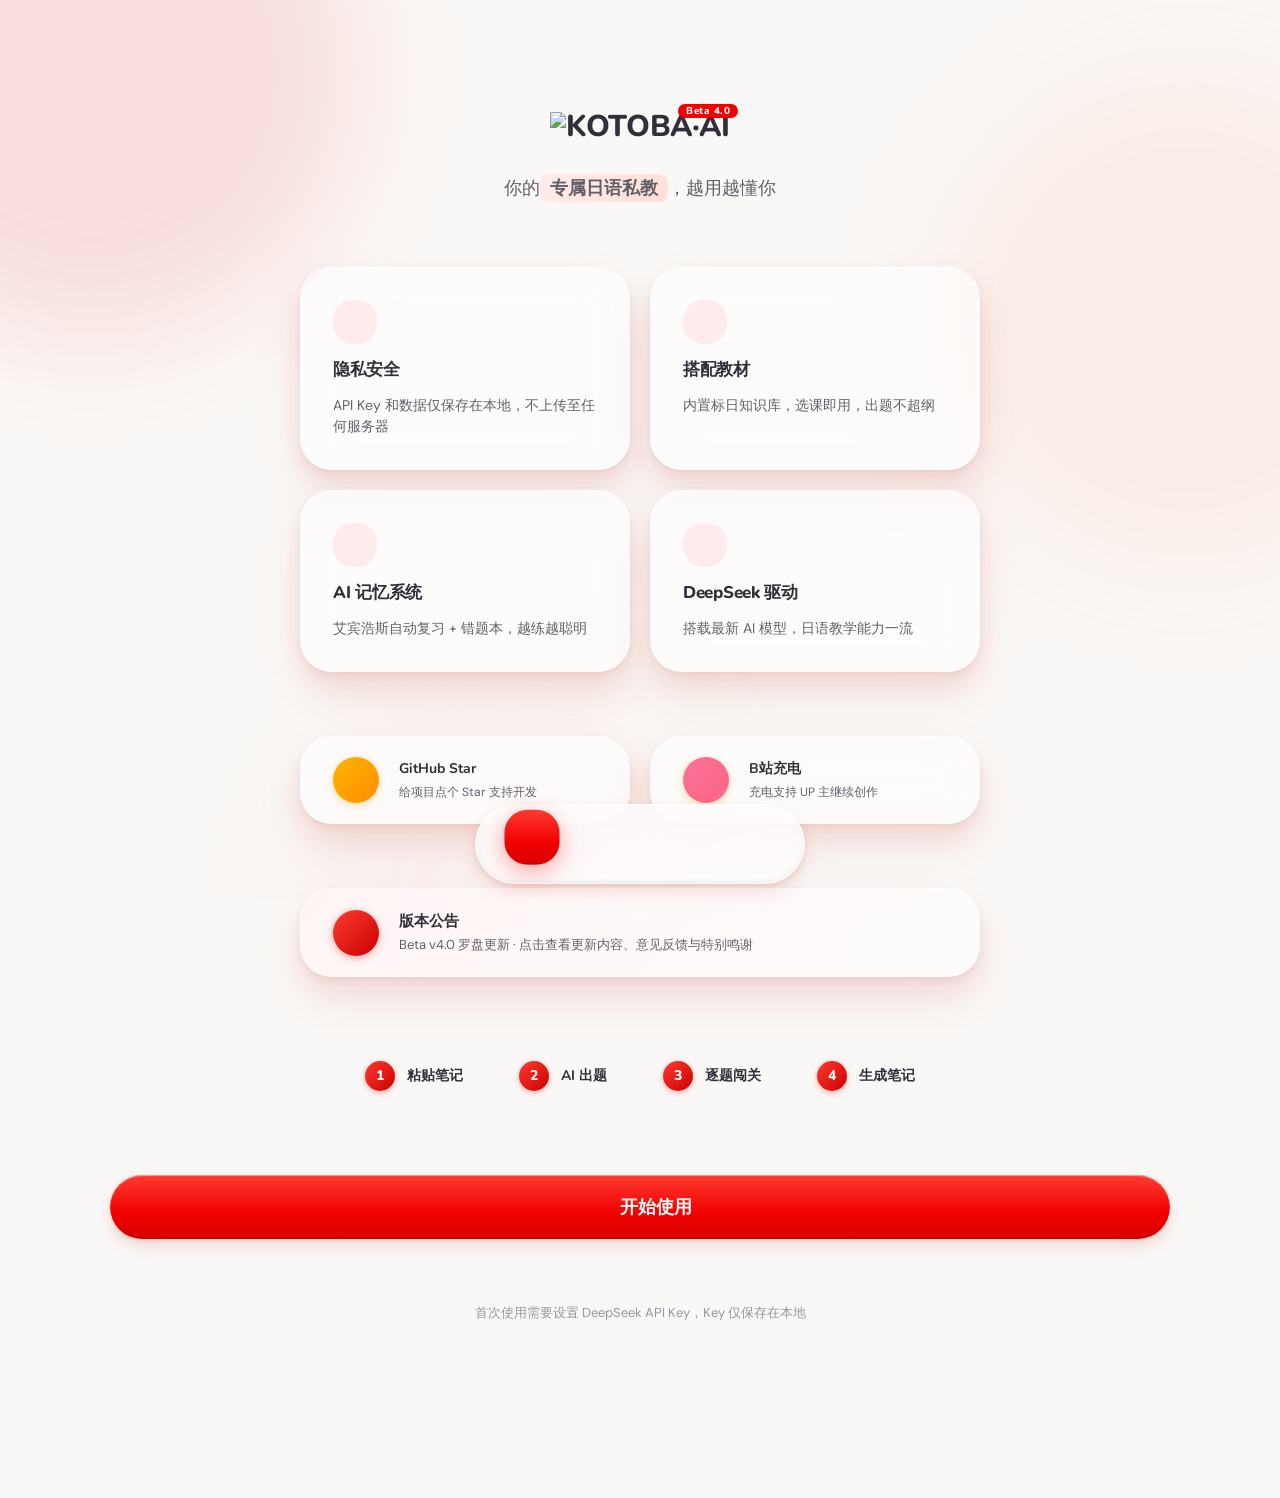
==== static/index.html @ 490c347a "KOTOBA·AI v4.0.0-beta — 罗盘更新（答疑三模式·OCR/PDF·知识库·导入导出·设置页重构） M1-M5.x 里程碑落地： - 答疑模块：三模式 A/B/C 解析 + 三入口（" ====
<!DOCTYPE html>
<html lang="zh-CN">
<head>
    <meta charset="UTF-8">
    <meta name="viewport" content="width=device-width, initial-scale=1.0">
    <title>KOTOBA·AI — 日语语法闯关练习</title>
    <link rel="stylesheet" href="style.css">
    <link rel="preconnect" href="https://fonts.googleapis.com">
    <link rel="preconnect" href="https://fonts.gstatic.com" crossorigin>
    <link href="https://fonts.googleapis.com/css2?family=Nunito:wght@400;500;600;700;800;900&family=DM+Sans:opsz,wght@9..40,400;9..40,500;9..40,600;9..40,700&family=JetBrains+Mono:wght@400;500&display=swap" rel="stylesheet">
    <script src="https://unpkg.com/lucide@latest/dist/umd/lucide.js"></script>
    <!-- 高级动效 -->
    <script src="effects.js"></script>
</head>
<body>

<div class="bg-blobs" aria-hidden="true">
    <div class="blob blob-1"></div>
    <div class="blob blob-2"></div>
    <div class="blob blob-3"></div>
</div>

<div id="app" class="app-container">

    <!-- ==================== Dock 导航栏 ==================== -->
    <div class="dock-container" id="dock-bar">
        <div class="dock-panel" id="dock-panel">
            <div class="dock-item" data-screen="guide" data-label="首页">
                <i data-lucide="home" style="width:20px;height:20px"></i>
                <span class="dock-tooltip">首页</span>
            </div>
            <div class="dock-item active" data-screen="main" data-label="练习">
                <i data-lucide="pen-tool" style="width:20px;height:20px"></i>
                <span class="dock-tooltip">练习</span>
            </div>
            <div class="dock-item" data-screen="qa" data-label="答疑">
                <i data-lucide="messages-square" style="width:20px;height:20px"></i>
                <span class="dock-tooltip">答疑</span>
            </div>
            <div class="dock-item" data-screen="settings" data-label="设置">
                <i data-lucide="settings" style="width:20px;height:20px"></i>
                <span class="dock-tooltip">设置</span>
            </div>
        </div>
    </div>

    <!-- ==================== 加载遮罩 ==================== -->
    <div id="screen-loading" class="loading-overlay" style="display: none;">
        <div class="loading-card">
            <div class="spinner"></div>
            <p id="loading-text" class="loading-text">加载中...</p>
            <p class="loading-sub">这可能需要几秒钟</p>
        </div>
    </div>

    <!-- ==================== 屏幕 -1：使用指南 ==================== -->
    <div id="screen-guide" class="screen" style="display: none;">
        <div class="guide-container">
            <!-- Hero -->
            <div class="guide-hero">
                <h1 class="guide-hero-title">
                    <img src="logo-word-light.png" alt="KOTOBA·AI" class="logo-word logo-word-light">
                    <img src="logo-word-dark.png" alt="KOTOBA·AI" class="logo-word logo-word-dark">
                    <span class="beta-badge">Beta 4.0</span>
                </h1>
                <p class="guide-hero-sub">你的<span class="text-highlight">专属日语私教</span>，越用越懂你</p>
            </div>

            <!-- Bento 2x2 功能卡片 -->
            <div class="guide-bento">
                <div class="guide-bento-card card" style="grid-area: a;">
                    <div class="guide-bento-icon"><i data-lucide="shield-check" style="width:24px;height:24px"></i></div>
                    <h3>隐私安全</h3>
                    <p>API Key 和数据仅保存在本地，不上传至任何服务器</p>
                </div>
                <div class="guide-bento-card card" style="grid-area: b;">
                    <div class="guide-bento-icon"><i data-lucide="book-open" style="width:24px;height:24px"></i></div>
                    <h3>搭配教材</h3>
                    <p>内置标日知识库，选课即用，出题不超纲</p>
                </div>
                <div class="guide-bento-card card" style="grid-area: c;">
                    <div class="guide-bento-icon"><i data-lucide="brain" style="width:24px;height:24px"></i></div>
                    <h3>AI 记忆系统</h3>
                    <p>艾宾浩斯自动复习 + 错题本，越练越聪明</p>
                </div>
                <div class="guide-bento-card card" style="grid-area: d;">
                    <div class="guide-bento-icon"><i data-lucide="cpu" style="width:24px;height:24px"></i></div>
                    <h3>DeepSeek 驱动</h3>
                    <p>搭载最新 AI 模型，日语教学能力一流</p>
                </div>
            </div>

            <!-- 支持开发者 -->
            <div class="guide-support">
                <a class="guide-support-card" href="https://github.com/Bekzat070101/KotobaAI" target="_blank" rel="noopener">
                    <div class="guide-support-icon"><i data-lucide="star" style="width:22px;height:22px"></i></div>
                    <div class="guide-support-text">
                        <strong>GitHub Star</strong>
                        <span>给项目点个 Star 支持开发</span>
                    </div>
                    <i data-lucide="external-link" style="width:14px;height:14px;color:var(--text-tertiary)"></i>
                </a>
                <a class="guide-support-card" href="https://space.bilibili.com/412868200" target="_blank" rel="noopener">
                    <div class="guide-support-icon bilibili"><i data-lucide="zap" style="width:22px;height:22px"></i></div>
                    <div class="guide-support-text">
                        <strong>B站充电</strong>
                        <span>充电支持 UP 主继续创作</span>
                    </div>
                    <i data-lucide="external-link" style="width:14px;height:14px;color:var(--text-tertiary)"></i>
                </a>
            </div>

            <!-- 公告（点击查看） -->
            <div class="guide-announce" id="guide-announce" role="button" tabindex="0" title="点击查看公告">
                <div class="guide-announce-icon"><i data-lucide="megaphone" style="width:22px;height:22px"></i></div>
                <div class="guide-announce-body">
                    <strong>版本公告</strong>
                    <span>Beta v4.0 罗盘更新 · 点击查看更新内容、意见反馈与特别鸣谢</span>
                </div>
                <i data-lucide="chevron-right" style="width:16px;height:16px;color:var(--text-tertiary)"></i>
            </div>

            <!-- 流程 -->
            <div class="guide-flow">
                <div class="guide-flow-step"><span class="flow-num">1</span><span>粘贴笔记</span></div>
                <i data-lucide="arrow-right" style="width:16px;height:16px;color:var(--text-tertiary)"></i>
                <div class="guide-flow-step"><span class="flow-num">2</span><span>AI 出题</span></div>
                <i data-lucide="arrow-right" style="width:16px;height:16px;color:var(--text-tertiary)"></i>
                <div class="guide-flow-step"><span class="flow-num">3</span><span>逐题闯关</span></div>
                <i data-lucide="arrow-right" style="width:16px;height:16px;color:var(--text-tertiary)"></i>
                <div class="guide-flow-step"><span class="flow-num">4</span><span>生成笔记</span></div>
            </div>

            <button id="btn-guide-start" class="btn btn-primary btn-full btn-lg">
                <i data-lucide="rocket" style="width:20px;height:20px"></i> 开始使用
            </button>
            <p class="guide-footer-text">首次使用需要设置 DeepSeek API Key，Key 仅保存在本地</p>
        </div>
    </div>

    <!-- ==================== 屏幕 1：API Key 设置 ==================== -->
    <div id="screen-setup" class="screen" style="display: none;">
        <div class="setup-container">
            <div class="setup-hero">
                <div class="setup-icon-wrap"><i data-lucide="key" style="width:40px;height:40px"></i></div>
                <h1>欢迎使用 KOTOBA·AI</h1>
                <p class="setup-desc">在开始之前，请先设置你的 DeepSeek API Key</p>
            </div>
            <div class="card setup-card" data-glow>
                <label class="input-label" for="api-key-input">API Key</label>
                <input type="password" id="api-key-input" class="input" placeholder="sk-..." autocomplete="off">
                <p class="input-hint">在 <a href="https://platform.deepseek.com/api_keys" target="_blank" rel="noopener">DeepSeek 平台</a> 获取，Key 仅保存在本地</p>
                <button id="btn-save-key" class="btn btn-primary btn-full">保存并继续 <i data-lucide="arrow-right" style="width:16px;height:16px"></i></button>
                <p id="setup-error" class="error-text" style="display: none;"></p>
            </div>
            <div class="setup-footer">
                <button id="btn-skip-setup" class="btn btn-text">跳过，稍后设置</button>
            </div>
        </div>
    </div>

    <!-- ==================== 屏幕 2：主页 ==================== -->
    <div id="screen-main" class="screen" style="display: none;">
        <div class="main-layout">
            <!-- 顶部标题区 -->
            <div class="main-header">
                <h1 class="main-logo">
                    <img src="logo-word-light.png" alt="KOTOBA·AI" class="logo-word logo-word-light">
                    <img src="logo-word-dark.png" alt="KOTOBA·AI" class="logo-word logo-word-dark">
                    <span class="beta-badge">Beta 4.0</span>
                </h1>
                <p class="main-tagline">日语语法闯关练习</p>
            </div>

            <!-- 复习状态卡片 -->
            <div class="card review-card" id="review-status-bar" style="display: none;">
                <div class="review-card-inner" id="review-card-inner"></div>
            </div>

            <!-- 双栏：配置 + 打卡 -->
            <div class="main-body">
                <div class="main-config">
                    <!-- 教材选择 -->
                    <div class="card config-card" data-glow>
                        <div class="config-card-header">
                            <i data-lucide="book-open" style="width:18px;height:18px"></i>
                            <span>教材选择</span>
                            <span class="badge-optional">可选</span>
                        </div>
                        <div class="config-card-grid">
                            <div class="config-card-field">
                                <label class="config-card-label">选择教材</label>
                                <select id="textbook-select" class="input">
                                    <option value="">自由模式（不使用教材）</option>
                                </select>
                            </div>
                            <div class="config-card-field">
                                <label class="config-card-label">分册</label>
                                <select id="lesson-select" class="input" style="display: none;">
                                    <option value="0">全部课程</option>
                                </select>
                            </div>
                        </div>
                        <p class="input-hint" id="textbook-hint">选课后自动限定出题范围</p>
                    </div>

                    <!-- 级别选择 -->
                    <div class="card config-card" data-glow="sweep">
                        <div class="config-card-header">
                            <i data-lucide="bar-chart-3" style="width:18px;height:18px"></i>
                            <span>目标级别</span>
                        </div>
                        <div class="level-selector" id="level-selector">
                            <button class="level-btn" data-level="N5">N5<span class="level-desc">入门</span></button>
                            <button class="level-btn" data-level="N4">N4<span class="level-desc">初级</span></button>
                            <button class="level-btn active" data-level="N3">N3<span class="level-desc">中级</span></button>
                            <button class="level-btn" data-level="N2">N2<span class="level-desc">中高级</span></button>
                            <button class="level-btn" data-level="N1">N1<span class="level-desc">高级</span></button>
                        </div>
                    </div>

                    <!-- 题型选择（M4） -->
                    <div class="card config-card" data-glow>
                        <div class="config-card-header">
                            <i data-lucide="layout-list" style="width:18px;height:18px"></i>
                            <span>练习题型</span>
                        </div>
                        <div class="qtype-selector" id="qtype-selector">
                            <button class="qtype-btn active" data-qtype="translation">
                                <span class="qtype-icon">📝</span>
                                <span class="qtype-name">翻译练习</span>
                                <span class="qtype-desc">情景翻译</span>
                            </button>
                            <button class="qtype-btn" data-qtype="fill_blank">
                                <span class="qtype-icon">📋</span>
                                <span class="qtype-name">选择题</span>
                                <span class="qtype-desc">语法填空选择</span>
                            </button>
                            <button class="qtype-btn" data-qtype="mixed">
                                <span class="qtype-icon">🎲</span>
                                <span class="qtype-name">混合模式</span>
                                <span class="qtype-desc">翻译 + 选择题</span>
                            </button>
                        </div>
                    </div>

                    <!-- 笔记输入 -->
                    <div class="card config-card config-card-notes" data-glow>
                        <div class="config-card-header">
                            <i data-lucide="edit-3" style="width:18px;height:18px"></i>
                            <span>语法笔记</span>
                        </div>
                        <textarea id="notes-input" class="input textarea" placeholder="在这里粘贴你的语法笔记...
例如：
〜てから / 做完…之后
接续：Vて形 + から
意思：表示做完前项动作之后，再做后项动作..."></textarea>
                        <p class="input-hint" id="char-count">0 字</p>
                    </div>

                    <!-- 单词输入 -->
                    <div class="card config-card config-card-vocab" data-glow>
                        <div class="config-card-header">
                            <i data-lucide="list" style="width:18px;height:18px"></i>
                            <span>今日单词</span>
                            <span class="badge-optional">可选</span>
                        </div>
                        <textarea id="vocab-input" class="input textarea vocab-textarea" placeholder="每行一个：日语 / 读音 / 中文 / 词性
食べる / たべる / 吃 / 動詞
天気 / てんき / 天气 / 名詞"></textarea>
                        <p class="input-hint" id="vocab-char-count">0 字</p>
                        <label class="toggle-label" style="margin-top: var(--space-sm);">
                            <input type="checkbox" id="vocab-enabled" checked>
                            <span>启用单词出题</span>
                        </label>
                    </div>
                </div>

                <!-- 右侧：打卡记录缩略图 -->
                <div class="main-sidebar">
                    <div class="card checkin-mini" id="checkin-mini">
                        <div class="checkin-mini-header">
                            <i data-lucide="flame" style="width:18px;height:18px;color:var(--color-warning)"></i>
                            <span>学习打卡</span>
                        </div>
                        <div class="checkin-mini-stats" id="checkin-mini-stats">
                            <div class="checkin-mini-stat">
                                <span class="checkin-mini-num" id="checkin-streak-num">--</span>
                                <span class="checkin-mini-label">连续天数</span>
                            </div>
                            <div class="checkin-mini-divider"></div>
                            <div class="checkin-mini-stat">
                                <span class="checkin-mini-num" id="checkin-month-num">--</span>
                                <span class="checkin-mini-label">本月累计</span>
                            </div>
                        </div>
                        <div class="checkin-mini-dots" id="checkin-mini-dots"></div>
                    </div>

                    <!-- 系统优势 -->
                    <div class="card sidebar-features" data-glow>
                        <div class="sidebar-features-title">
                            <i data-lucide="sparkles" style="width:18px;height:18px;color:var(--color-primary)"></i>
                            <span>系统优势</span>
                        </div>
                        <div class="sidebar-feature">
                            <div class="sidebar-feature-icon" style="background:var(--color-primary-wash,#FFEBEB);color:var(--color-primary);">
                                <i data-lucide="shield-check" style="width:20px;height:20px"></i>
                            </div>
                            <p>本地存储，您的所有学习记录与笔记均不上传云端。</p>
                        </div>
                        <div class="sidebar-feature">
                            <div class="sidebar-feature-icon" style="background:var(--color-warning-tint,#FFF7E6);color:var(--color-warning,#D97706);">
                                <i data-lucide="zap" style="width:20px;height:20px"></i>
                            </div>
                            <p>DeepSeek 强力驱动，毫秒级智能批改与语义纠错。</p>
                        </div>
                    </div>
                </div>

            </div>

            <!-- 底部：开始按钮 -->
            <div class="main-start">
                <button id="btn-start" class="btn btn-primary btn-full btn-lg main-start-btn">
                    开始训练 <i data-lucide="rocket" style="width:22px;height:22px"></i>
                </button>
                <p id="main-error" class="error-text" style="display: none;"></p>
            </div>
        </div>
    </div>

    <!-- ==================== 屏幕 3：答题界面 ==================== -->
    <div id="screen-quiz" class="screen" style="display: none;">
        <div class="quiz-layout">
            <!-- 顶部导航条 -->
            <div class="quiz-topbar">
                <button id="btn-quiz-back" class="btn btn-text" style="padding:0;">← 退出</button>
                <div class="quiz-steps" id="quiz-steps">
                    <!-- 步骤圆点动态生成 -->
                </div>
                <div class="quiz-topbar-score" id="progress-score"></div>
            </div>

            <!-- 题目主体 -->
            <div class="quiz-body">
                <div class="quiz-question-area" id="quiz-question-area">
                    <div class="quiz-badges">
                        <span class="badge badge-extra" id="badge-extra" style="display: none;">📌 拓展</span>
                        <span class="badge badge-difficulty" id="badge-difficulty" style="display: none;"></span>
                    </div>
                    <div class="grammar-tag" id="grammar-tag"></div>
                    <div class="quiz-scene" id="quiz-scene"></div>
                    <div class="quiz-format" id="quiz-format" style="display: none;"></div>
                    <div class="quiz-chinese" id="quiz-chinese" data-glow></div>
                </div>

                <!-- 词汇提示浮动在右边 -->
                <div class="quiz-hints-panel" id="quiz-hints" style="display: none;">
                    <button class="hints-toggle" id="hints-toggle">💡 词汇提示 ▾</button>
                    <div class="hints-content" id="hints-content" style="display: none;"></div>
                </div>
            </div>

            <!-- 底部答题栏 -->
            <div class="quiz-answer-bar" id="answer-area-normal">
                <div class="answer-input-row">
                    <input type="text" id="answer-input" class="input answer-input-lg" placeholder="在这里输入你的日语翻译..." autocomplete="off">
                    <button id="btn-submit" class="btn btn-primary answer-submit-btn">提交</button>
                </div>
                <p class="input-hint">按 Enter 提交答案</p>
            </div>

            <!-- 作文输入区 -->
            <div class="quiz-answer-bar" id="answer-area-essay" style="display: none;">
                <textarea id="essay-input" class="input textarea essay-textarea" placeholder="在这里输入你的日语翻译（可用多句话）..."></textarea>
                <button id="btn-essay-submit" class="btn btn-primary btn-full" style="margin-top: 12px;">提交作文</button>
            </div>

            <!-- 选择题作答区（M4） -->
            <div class="quiz-answer-bar" id="answer-area-fillblank" style="display: none;">
                <div class="fillblank-options" id="fillblank-options"></div>
                <button id="btn-fillblank-submit" class="btn btn-primary btn-full" style="margin-top: 12px;" disabled>请选择答案</button>
            </div>

            <!-- 反馈区域（内联） -->
            <div class="feedback-area" id="feedback-area" style="display: none;">
                <div class="feedback-card" id="feedback-card"></div>
                <div class="feedback-actions" id="feedback-actions"></div>
            </div>
        </div>
    </div>

    <!-- ==================== 屏幕 4：总结 ==================== -->
    <div id="screen-summary" class="screen" style="display: none;">
        <div class="summary-container">
            <div class="summary-hero">
                <div class="summary-hero-icon"><i data-lucide="party-popper" style="width:48px;height:48px"></i></div>
                <h1>练习完成！</h1>
                <p>专属复习笔记已生成</p>
            </div>

            <!-- 仪表盘统计 -->
            <div class="summary-dashboard" id="stats-card">
                <!-- JS 动态填充 — 4+1 个指标卡 -->
            </div>

            <!-- 手风琴式内容 -->
            <div class="summary-accordion">
                <div class="accordion-item open">
                    <div class="accordion-header" onclick="this.parentElement.classList.toggle('open')">
                        <i data-lucide="file-text" style="width:18px;height:18px"></i>
                        <span>复习笔记</span>
                        <i data-lucide="chevron-down" style="width:16px;height:16px;margin-left:auto;transition:transform 0.2s"></i>
                    </div>
                    <div class="accordion-body">
                        <div class="markdown-body" id="markdown-preview">
                            <!-- Markdown 渲染 -->
                        </div>
                    </div>
                </div>
            </div>

            <div class="summary-actions">
                <button id="btn-download" class="btn btn-primary"><i data-lucide="download" style="width:18px;height:18px"></i> 下载 .md 文件</button>
                <button id="btn-new-round" class="btn btn-secondary"><i data-lucide="refresh-cw" style="width:18px;height:18px"></i> 再来一轮</button>
            </div>
        </div>
    </div>

    <!-- ==================== 屏幕 5：历史记录 ==================== -->
    <div id="screen-history" class="screen" style="display: none;">
        <div class="history-container">
            <div class="history-header">
                <button id="btn-history-back" class="btn btn-text">← 返回主页</button>
                <h1>历史记录</h1>
            </div>
            <div class="history-list" id="history-list"></div>
            <p class="empty-state" id="history-empty" style="display: none;">还没有练习记录，快去开始第一次训练吧！</p>
        </div>
    </div>

    <!-- ==================== 屏幕 6：历史详情 ==================== -->
    <div id="screen-history-detail" class="screen" style="display: none;">
        <div class="detail-container">
            <div class="history-header">
                <button id="btn-detail-back" class="btn btn-text">← 返回历史列表</button>
                <h1 id="detail-title">练习记录</h1>
            </div>
            <div class="card summary-card" data-glow>
                <div class="markdown-body" id="detail-preview"></div>
            </div>
            <div class="summary-actions">
                <button id="btn-detail-download" class="btn btn-primary"><i data-lucide="download" style="width:18px;height:18px"></i> 下载 .md 文件</button>
            </div>
        </div>
    </div>

    <!-- ==================== 屏幕 7：错题本 ==================== -->
    <div id="screen-wrong-book" class="screen" style="display: none;">
        <div class="wrong-container">
            <div class="history-header">
                <button id="btn-wrong-back" class="btn btn-text">← 返回主页</button>
                <h1>错题本</h1>
            </div>
            <div class="wrong-stats" id="wrong-stats" style="display: none;"></div>
            <div class="wrong-list" id="wrong-list"></div>
            <p class="empty-state" id="wrong-empty" style="display: none;">还没有错题，继续保持！🎉</p>
        </div>
    </div>

    <!-- ==================== 屏幕 8：设置 ==================== -->
    <div id="screen-settings" class="screen" style="display: none;">
        <div class="setup-container">
            <div class="setup-hero">
                <div class="setup-icon-wrap"><i data-lucide="settings" style="width:40px;height:40px"></i></div>
                <h1>设置</h1>
                <p class="setup-desc">管理 API Key、模型与外观</p>
            </div>
            <div class="card setup-card" data-glow id="settings-card">
                <!-- JS 动态填充 -->
            </div>
            <div class="setup-footer">
                <button id="btn-settings-back" class="btn btn-text">← 返回主页</button>
            </div>
        </div>
    </div>


    <!-- ==================== 屏幕 10：答疑 ==================== -->
    <div id="screen-qa" class="screen" style="display: none;">
        <div class="setup-container qa-container">
            <div class="setup-hero">
                <div class="setup-icon-wrap"><i data-lucide="messages-square" style="width:40px;height:40px"></i></div>
                <h1>答疑</h1>
                <p class="setup-desc">粘贴日语题目，AI 帮你解析讲解、判分纠错</p>
            </div>
            <div class="card setup-card" data-glow id="qa-card">
                <!-- JS 动态填充 -->
            </div>
            <div class="card setup-card qa-pending-panel" data-glow id="qa-pending-panel" style="display:none;">
                <!-- 待确认池（M3）由 JS 动态填充 -->
            </div>
            <div class="setup-footer">
                <button id="btn-qa-back" class="btn btn-text">← 返回主页</button>
            </div>
        </div>
    </div>

    <!-- ==================== 弹窗：恢复进度 ==================== -->
    <div id="modal-resume" class="modal-overlay" style="display: none;">
        <div class="modal-card">
            <h2 class="modal-title">📝 发现未完成的练习</h2>
            <p class="modal-desc" id="resume-info"></p>
            <div class="modal-actions">
                <button id="btn-resume-yes" class="btn btn-primary">继续上次的练习</button>
                <button id="btn-resume-no" class="btn btn-text">重新开始</button>
            </div>
        </div>
    </div>

    <!-- ==================== 弹窗：保存知识库 ==================== -->
    <div id="modal-save-learned" class="modal-overlay" style="display: none;">
        <div class="modal-card">
            <h2 class="modal-title">💾 保存学习记录</h2>
            <p class="modal-desc">是否将本次练习的语法点保存到知识库？<br><small>保存后，后续出题会自动融入这些内容作为复习。</small></p>
            <div class="modal-actions">
                <button id="btn-save-yes" class="btn btn-primary">保存到知识库</button>
                <button id="btn-save-no" class="btn btn-text">不保存，仅这次练习</button>
            </div>
        </div>
    </div>

    <!-- ==================== 弹窗：隐私政策 ==================== -->
    <div id="modal-privacy" class="modal-overlay" style="display: none;">
        <div class="modal-card privacy-modal-card">
            <div class="privacy-header">
                <h2 class="modal-title"><i data-lucide="shield-check" style="width:24px;height:24px;color:var(--color-primary)"></i> 隐私政策</h2>
                <p class="privacy-update">最后更新：2026 年 7 月 23 日</p>
            </div>

            <div class="privacy-body">

                <!-- 核心要点（突出显示） -->
                <div class="privacy-highlights">
                    <h3>核心要点</h3>

                    <div class="privacy-highlight-item">
                        <div class="privacy-highlight-icon"><i data-lucide="heart" style="width:20px;height:20px"></i></div>
                        <div class="privacy-highlight-text">
                            <strong>开源免费 · GPL 保护</strong>
                            <p>KOTOBA·AI 为开源免费软件（GPL-3.0 协议），任何人可自由使用、修改、分发。<span class="text-underline">GPL 的「传染性」保证任何基于本软件的衍生作品必须同样开源</span>——任何人都不能拿它闭源商用或改成封闭软件出售，您的劳动成果始终是开放的。</p>
                        </div>
                    </div>

                    <div class="privacy-highlight-item">
                        <div class="privacy-highlight-icon"><i data-lucide="hard-drive" style="width:20px;height:20px"></i></div>
                        <div class="privacy-highlight-text">
                            <strong>100% 本地存储 · 零云端上传</strong>
                            <p>您的所有数据 —— 包括 <span class="text-underline">DeepSeek API Key、学习笔记、答题记录、错题本、知识库进度、个人配置</span> —— 均以 JSON 文件形式存储在您电脑本地。KOTOBA·AI <span class="text-underline">不包含任何数据上传、云端同步、遥测采集或远程存储机制</span>。您可以随时通过「设置 → 清除数据」一键删除全部数据，或手动删除程序目录下的数据文件。</p>
                        </div>
                    </div>

                    <div class="privacy-highlight-item">
                        <div class="privacy-highlight-icon"><i data-lucide="wifi-off" style="width:20px;height:20px"></i></div>
                        <div class="privacy-highlight-text">
                            <strong>联网仅限 AI 调用 · 其余功能完全离线</strong>
                            <p>KOTOBA·AI 仅在以下场景连接网络：<span class="text-underline">向 DeepSeek API（api.deepseek.com）发送学习笔记和答题内容，以生成题目和批改反馈</span>。除此之外的全部功能 —— 历史记录查看、错题本复习、艾宾浩斯记忆系统、知识库管理 —— <span class="text-underline">均可完全离线使用，无需网络连接</span>。除 DeepSeek 服务外，没有任何第三方服务器会接触到您的学习数据。</p>
                        </div>
                    </div>
                </div>

                <!-- 正文条款 -->
                <h3>1. 信息收集与使用</h3>
                <p>KOTOBA·AI 是一款本地运行的桌面软件。<strong>我们不收集、不存储、不上传您的任何个人信息</strong>。您在软件中产生的所有数据（详见第 2 条）仅保存在您设备的本地文件系统中，我们无法访问，也不会访问。</p>
                <p>当您使用 AI 出题和批改功能时，您输入的笔记内容和答题数据会被发送至 DeepSeek 的 API 服务器进行处理。这是唯一涉及数据传输的场景。有关 DeepSeek 如何处理您的数据，请参阅 <a href="https://platform.deepseek.com/privacy" target="_blank" rel="noopener">DeepSeek 隐私政策</a>。</p>

                <h3>2. 本地存储的数据类型</h3>
                <p>以下数据存储在您设备上（位于 KOTOBA·AI 程序目录中），<strong>均不会上传至任何服务器</strong>：</p>
                <ul>
                    <li><strong>API 密钥：</strong>您的 DeepSeek API Key，用于调用 AI 服务</li>
                    <li><strong>学习笔记：</strong>您粘贴的语法笔记和单词列表</li>
                    <li><strong>答题记录：</strong>每道题的作答内容、AI 批改反馈和得分</li>
                    <li><strong>错题本：</strong>被自动收录的错误题目及错误详情</li>
                    <li><strong>知识库：</strong>已学习语法点的追踪数据和艾宾浩斯复习进度</li>
                    <li><strong>个人设置：</strong>级别偏好、主题选择、教材选择等配置</li>
                </ul>

                <h3>3. 数据安全</h3>
                <p>您的数据安全完全取决于您对自己电脑的保护。<strong>您应当：</strong></p>
                <ul>
                    <li>妥善保管您的 DeepSeek API Key，不要分享给他人</li>
                    <li>定期检查 DeepSeek 平台的 API 使用量，确保 Key 未被泄露</li>
                    <li>如发现 API Key 泄露，立即在 DeepSeek 平台重置 Key</li>
                </ul>
                <p>KOTOBA·AI 无法访问您的设备，因此<strong>无法为数据丢失或泄露承担责任</strong>。建议定期备份您的学习数据。</p>

                <h3>4. 第三方服务</h3>
                <p>KOTOBA·AI 仅依赖一个第三方服务：</p>
                <ul>
                    <li><strong>DeepSeek API</strong>（深度求索）：用于 AI 题目生成和答案批改。当您使用这些功能时，笔记内容和答题数据会通过加密的 HTTPS 连接发送至 api.deepseek.com。DeepSeek 对其 API 调用数据的处理受其自身隐私政策约束。</li>
                </ul>
                <p>除此之外，KOTOBA·AI <strong>不集成任何</strong>：分析统计 SDK、广告网络、错误追踪服务、第三方登录、CDN（所有资源本地加载）、遥测或埋点系统。</p>

                <h3>5. 用户权利</h3>
                <p>您对您的数据拥有完全的控制权：</p>
                <ul>
                    <li><strong>随时查看：</strong>所有数据以可读的 JSON 格式存储在本地，可用任何文本编辑器打开</li>
                    <li><strong>随时删除：</strong>通过设置页「清除数据」按钮一键删除，或手动删除对应 JSON 文件</li>
                    <li><strong>随时导出：</strong>练习总结可下载为 Markdown 文件；历史记录和错题本可通过复制 JSON 文件导出</li>
                    <li><strong>无需注册：</strong>本软件不要求创建账户、不收集邮箱、不需要手机号</li>
                </ul>

                <h3>6. 开源协议</h3>
                <p>KOTOBA·AI 基于 <strong>GPL-3.0 许可证</strong>开源发布。您可以自由地：</p>
                <ul>
                    <li>使用、复制、修改、分发本软件</li>
                    <li>将本软件用于个人学习目的</li>
                    <li>分发修改版，前提是同样采用 GPL-3.0 并提供源码</li>
                </ul>
                <p><strong>保护机制：</strong>GPL-3.0 是 copyleft（传染性）许可证——任何基于本软件的衍生或修改作品，若对外分发，必须同样以 GPL-3.0 开源并公开源码，从而防止闭源商业剽窃。完整的 GPL-3.0 许可证文本随软件一同分发（LICENSE 文件）。</p>

                <h3>7. 免责声明</h3>
                <p>本软件按「现状」提供，不提供任何明示或暗示的保证。在任何情况下，作者或版权持有人均不对因使用本软件而产生的任何索赔、损害或其他责任负责。</p>
                <p>AI 生成的题目和批改内容仅供参考学习，不构成专业教育建议。用户应对自己的学习效果负责。</p>

                <h3>8. 未成年人保护</h3>
                <p>本软件为教育工具，内容不包含任何不适宜未成年人的信息。但我们建议未成年人在监护人指导下使用本软件及配置 API Key（涉及付费服务）。</p>

                <h3>9. 隐私政策更新</h3>
                <p>我们可能会不时更新本隐私政策。更新后的政策将随软件新版本一同发布。重大变更将在软件的更新日志中注明。</p>

                <h3>支持开发者</h3>
                <p>KOTOBA·AI 是完全免费的开源软件，开发与维护需要大量精力。如果你的日语学习因 KOTOBA·AI 而受益，欢迎通过以下方式支持开发者：</p>
                <ul>
                    <li><strong>⭐ GitHub Star：</strong>去 <a href="https://github.com/Bekzat070101/KotobaAI" target="_blank" rel="noopener">github.com/Bekzat070101/KotobaAI</a> 给项目点个 Star，这是最简便的支持方式，也是对开发者最大的鼓励</li>
                    <li><strong>☕ GitHub Sponsors：</strong>通过 GitHub Sponsors 赞助开发者，帮助项目持续迭代、增加更多功能</li>
                </ul>

                <h3>10. 联系方式</h3>
                <p>如对本隐私政策有任何疑问，请通过以下方式联系：</p>
                <ul>
                    <li>GitHub Issues：<a href="https://github.com/Bekzat070101/KotobaAI/issues" target="_blank" rel="noopener">github.com/Bekzat070101/KotobaAI</a></li>
                    <li>在 GitHub 仓库中提交 Issue 或 Discussion</li>
                </ul>
            </div>

            <div class="privacy-footer">
                <button id="btn-privacy-close" class="btn btn-primary">我已了解，关闭</button>
            </div>
        </div>
    </div>

    <!-- ==================== 弹窗：使用说明 ==================== -->
    <div id="modal-guide" class="modal-overlay" style="display: none;">
        <div class="modal-card privacy-modal-card">
            <div class="privacy-header">
                <h2 class="modal-title"><i data-lucide="book-open" style="width:24px;height:24px;color:var(--color-primary)"></i> 使用说明</h2>
                <p class="privacy-update">快速上手 KOTOBA·AI，5 分钟搞定</p>
            </div>

            <div class="privacy-body">
                <div class="guide-step">
                    <div class="guide-step-num">1</div>
                    <div class="guide-step-content">
                        <h4>获取 DeepSeek API Key</h4>
                        <p>前往 <a href="https://platform.deepseek.com/api_keys" target="_blank" rel="noopener">DeepSeek 开放平台</a> 注册账号并创建 API Key。</p>
                        <ul>
                            <li>在设置页面中输入你获得的 API Key（以 <code>sk-</code> 开头）</li>
                            <li>Key 仅保存在你电脑本地，不会上传到任何服务器</li>
                            <li>DeepSeek API 采用按量计费，<strong>每次出题 + 批改约花费 ¥0.01 左右</strong>，新用户通常有免费额度</li>
                        </ul>
                    </div>
                </div>

                <div class="guide-step">
                    <div class="guide-step-num">2</div>
                    <div class="guide-step-content">
                        <h4>输入本日语法笔记</h4>
                        <p>将今天学到的语法内容粘贴到笔记框中。<strong>没有严格的格式要求</strong>，但建议按如下结构整理，AI 理解会更准确：</p>
                        <div class="guide-format-example">
                            <strong>建议格式：</strong>语法点 / 接续 / 中文意思 / 例句<br>
                            例如：〜てから / Vて形 + から / 做完…之后 / 朝ごはんを食べてから、学校に行きます。
                        </div>
                        <p style="margin-top: var(--space-sm);">也可以在教学材料中批量复制粘贴，AI 会自动提取语法点。选填「今日单词」可让 AI 在出题时融入新词汇。</p>
                    </div>
                </div>

                <div class="guide-step">
                    <div class="guide-step-num">3</div>
                    <div class="guide-step-content">
                        <h4>开始练习，逐题翻译</h4>
                        <p>点击「开始训练」后，AI 会根据你的笔记和所选级别生成翻译题：</p>
                        <ul>
                            <li>每道题会展示一个<strong>使用场景</strong>和一句<strong>中文</strong>，你需要将其翻译成日语</li>
                            <li>在输入框中输入日语翻译，按 <strong>Enter</strong> 键提交</li>
                            <li>如果有词汇提示，可以点击展开查看</li>
                            <li>题目难度会根据你的表现动态调整</li>
                        </ul>
                    </div>
                </div>

                <div class="guide-step">
                    <div class="guide-step-num">4</div>
                    <div class="guide-step-content">
                        <h4>查看批改反馈</h4>
                        <p>提交答案后，AI 会逐项分析你的翻译：</p>
                        <ul>
                            <li><strong>✅ 正确的地方：</strong>你做得好的部分</li>
                            <li><strong>❌ 需要注意的地方：</strong>错误点、正确写法和详细解释</li>
                            <li><strong>💡 更自然的说法：</strong>让你的日语更地道的建议</li>
                        </ul>
                        <p>得分 ≥ 8 分可以选择<strong>「加大难度」</strong>挑战更难题目；得分较低可以选择<strong>「换道同类题再练」</strong>巩固薄弱语法，或<strong>「修改重答」</strong>同一道题。</p>
                    </div>
                </div>

                <div class="guide-step">
                    <div class="guide-step-num">5</div>
                    <div class="guide-step-content">
                        <h4>获取当日学习总结报告</h4>
                        <p>完成全部题目后，系统会自动生成：</p>
                        <ul>
                            <li><strong>统计仪表盘：</strong>答题数、平均分、高分题、薄弱项一目了然</li>
                            <li><strong>复习笔记（Markdown）：</strong>包含所有语法点、正确/错误分析和改进建议</li>
                            <li>点击「下载 .md 文件」可将笔记保存到本地，方便日后复习</li>
                            <li>可选择将本次语法点<strong>保存到知识库</strong>，系统会根据艾宾浩斯记忆曲线自动安排复习</li>
                        </ul>
                    </div>
                </div>

                <div class="guide-step">
                    <div class="guide-step-num">6</div>
                    <div class="guide-step-content">
                        <h4>遇到疑问，随时答疑</h4>
                        <p>练习之外遇到不懂的句子或题目，可以在导航栏进入「答疑」，支持 <strong>文字 / 图片 / PDF</strong> 三种输入方式：</p>
                        <ul>
                            <li><strong>📝 文字：</strong>直接粘贴日语句子，选择解析模式即可</li>
                            <li><strong>🖼️ 图片 / 📄 PDF：</strong>上传题目截图或文档，自动识别日文内容</li>
                            <li><strong>模式 A/B/C：</strong>带答案判分 / 自己作答请 AI 评判 / 纯题目请 AI 解题</li>
                            <li>解析出的知识点可<strong>「保存到知识库」</strong>或<strong>「去练习」</strong>生成同类题型巩固</li>
                        </ul>
                    </div>
                </div>
            </div>

            <div class="privacy-footer">
                <button id="btn-guide-close" class="btn btn-primary">我已了解，开始使用</button>
            </div>
        </div>
    </div>

    <!-- ==================== 弹窗：开发路线图 ==================== -->
    <div id="modal-roadmap" class="modal-overlay" style="display: none;">
        <div class="modal-card privacy-modal-card">
            <div class="privacy-header">
                <h2 class="modal-title"><i data-lucide="map" style="width:24px;height:24px;color:var(--color-primary)"></i> 开发路线图</h2>
                <p class="privacy-update">以下功能正在规划中，敬请期待</p>
            </div>

            <div class="privacy-body">
                <div class="roadmap-grid">
                    <div class="roadmap-card">
                        <div class="roadmap-card-icon"><i data-lucide="book-open" style="width:20px;height:20px"></i></div>
                        <div class="roadmap-card-text">
                            <strong>阅读闯关</strong>
                            <p>AI 提取文章语法点，生成阅读理解题</p>
                        </div>
                    </div>
                    <div class="roadmap-card">
                        <div class="roadmap-card-icon"><i data-lucide="mic" style="width:20px;height:20px"></i></div>
                        <div class="roadmap-card-text">
                            <strong>影子跟读</strong>
                            <p>浏览器语音识别 + AI 发音评估</p>
                        </div>
                    </div>
                    <div class="roadmap-card">
                        <div class="roadmap-card-icon"><i data-lucide="message-circle" style="width:20px;height:20px"></i></div>
                        <div class="roadmap-card-text">
                            <strong>AI 场景对话</strong>
                            <p>限定场景的日语对话练习，AI 即时纠错</p>
                        </div>
                    </div>
                    <div class="roadmap-card">
                        <div class="roadmap-card-icon"><i data-lucide="wand" style="width:20px;height:20px"></i></div>
                        <div class="roadmap-card-text">
                            <strong>AI 笔记助手</strong>
                            <p>自动整理杂乱笔记为标准格式，提取词汇</p>
                        </div>
                    </div>
                    <div class="roadmap-card">
                        <div class="roadmap-card-icon"><i data-lucide="library" style="width:20px;height:20px"></i></div>
                        <div class="roadmap-card-text">
                            <strong>个性化词库</strong>
                            <p>内置 JLPT N5-N1 词汇，标记掌握度</p>
                        </div>
                    </div>
                    <div class="roadmap-card">
                        <div class="roadmap-card-icon"><i data-lucide="flame" style="width:20px;height:20px"></i></div>
                        <div class="roadmap-card-text">
                            <strong>每日挑战</strong>
                            <p>每天自动推送薄弱项挑战题</p>
                        </div>
                    </div>
                    <div class="roadmap-card">
                        <div class="roadmap-card-icon"><i data-lucide="package" style="width:20px;height:20px"></i></div>
                        <div class="roadmap-card-text">
                            <strong>Anki 导出</strong>
                            <p>错题 / 词库一键导出 .apkg 卡组</p>
                        </div>
                    </div>
                    <div class="roadmap-card">
                        <div class="roadmap-card-icon"><i data-lucide="cpu" style="width:20px;height:20px"></i></div>
                        <div class="roadmap-card-text">
                            <strong>多模型支持</strong>
                            <p>接入 OpenAI / Claude / 通义千问</p>
                        </div>
                    </div>
                    <div class="roadmap-card">
                        <div class="roadmap-card-icon"><i data-lucide="bar-chart-3" style="width:20px;height:20px"></i></div>
                        <div class="roadmap-card-text">
                            <strong>数据可视化</strong>
                            <p>正确率趋势图 + GitHub 风格热力图</p>
                        </div>
                    </div>
                    <div class="roadmap-card">
                        <div class="roadmap-card-icon"><i data-lucide="printer" style="width:20px;height:20px"></i></div>
                        <div class="roadmap-card-text">
                            <strong>生成练习卷</strong>
                            <p>排版导出 A4 PDF，离线打印练习</p>
                        </div>
                    </div>
                    <div class="roadmap-card">
                        <div class="roadmap-card-icon"><i data-lucide="share-2" style="width:20px;height:20px"></i></div>
                        <div class="roadmap-card-text">
                            <strong>打卡分享</strong>
                            <p>生成精美学习海报，一键分享社交平台</p>
                        </div>
                    </div>
                </div>
            </div>

            <div class="privacy-footer">
                <button id="btn-roadmap-close" class="btn btn-primary">关闭</button>
            </div>
        </div>
    </div>

    <!-- ==================== 弹窗：公告 ==================== -->
    <div id="modal-announce" class="modal-overlay" style="display: none;">
        <div class="modal-card privacy-modal-card">
            <div class="privacy-header">
                <h2 class="modal-title"><i data-lucide="megaphone" style="width:24px;height:24px;color:var(--color-primary)"></i> 公告</h2>
                <p class="privacy-update">KOTOBA·AI Beta v4.0 · 罗盘更新</p>
            </div>

            <div class="privacy-body">
                <div class="guide-step">
                    <div class="guide-step-content">
                        <h4>🎉 版本更新</h4>
                        <ul>
                            <li><strong>答疑模块全新上线：</strong>支持文字、图片、PDF 三种输入方式，配合「带答案判分 / 自己作答评判 / 纯题解题」三种解析模式，看不懂的句子随时来问</li>
                            <li><strong>OCR 识别：</strong>拍照或截图上传日文题目，自动识别文字后直接解析</li>
                            <li><strong>PDF 识别：</strong>上传 PDF 文档，自动提取文本参与解析</li>
                            <li><strong>知识库重构：</strong>答疑解析出的知识点可一键入库，内置 TF-IDF 检索让答疑更智能，支持待确认池手动确认</li>
                            <li><strong>设置页重构：</strong>改为「学习数据 / 功能设置」两列布局，打卡日历更紧凑，学习目标、显示模式一目了然</li>
                            <li><strong>学习数据导入导出：</strong>一键导出知识库、学习记录、打卡、错题本等全部学习数据，更新版本或换电脑时可导入恢复，学习成果不丢失</li>
                            <li><strong>题型优化：</strong>新增填空、混合题型，填空采用确定性判分，零 AI 成本</li>
                        </ul>
                    </div>
                </div>

                <div class="guide-step">
                    <div class="guide-step-content">
                        <h4>💬 用户意见反馈</h4>
                        <div class="qa-block">
                            <p class="qa-q">Q1：可以出手机端 App 吗？</p>
                            <p class="qa-a">目前前端界面尚未适配触控操作，且本人移动端开发经验较少，因此会在正式版发布后考虑移植安卓平台。</p>
                        </div>
                        <div class="qa-block">
                            <p class="qa-q">Q2：软件收费吗？</p>
                            <p class="qa-a">本人不收取任何软件安装费用，任何以此牟利的行为均为诈骗。但软件运行依赖 DeepSeek API，需要你自行前往 DeepSeek 官网购买 API 使用，单次 API 调用成本不足 ¥0.01。</p>
                        </div>
                        <div class="qa-block">
                            <p class="qa-q">Q3：内置知识库什么时候上线？</p>
                            <p class="qa-a">预计近期上线，敬请期待。</p>
                        </div>
                        <div class="qa-block">
                            <p class="qa-q">Q4：如何支持开发者？</p>
                            <p class="qa-a">软件开发纯属本人用爱发电。如果觉得好用，希望能为项目点一颗 GitHub Star，或到 B 站账号充电支持，既能帮我收回一点 token 成本，也能让我更好地持续开发。</p>
                        </div>
                    </div>
                </div>

                <div class="guide-step">
                    <div class="guide-step-content">
                        <h4>🙏 特别鸣谢</h4>
                        <p>感谢 <strong>伊予柑 Iyokann</strong> 的支持与帮助。</p>
                    </div>
                </div>
            </div>

            <div class="privacy-footer">
                <button id="btn-announce-close" class="btn btn-primary">知道了</button>
            </div>
        </div>
    </div>

</div>

<script src="app.js"></script>
</body>
</html>
---- static/style.css ----
/* ============================================================
   KOTOBA·AI — 红白 Claymorphism · Nunito/DM Sans · 深色模式
   变量名与类名保持不变（兼容 index.html / app.js），仅换视觉。
   ============================================================ */

:root {
    --color-primary: #F00000; --color-primary-dark: #C80000;
    --color-primary-light: #FFEBEB; --color-primary-surface: #FFF5F5;
    --color-success: #1FA65B; --color-danger: #F00000; --color-info: #2E6FD8;
    --color-warning: #E09A00; --color-accent: #E09A00;
    --text-primary: #332F3A; --text-secondary: #635F69; --text-tertiary: #9A93A1; --text-white: #FFFFFF;
    --bg-page: #FAF8F6; --bg-card: rgba(255,255,255,0.60); --bg-card-solid: #FFFFFF; --bg-input: #FFFFFF;
    --border-light: #EDE8E3; --border-card: rgba(192,57,43,0.08);
    --shadow-sm: 0 1px 2px rgba(192,57,43,0.05), 0 4px 8px rgba(192,57,43,0.06);
    --shadow-card: 0 1px 2px rgba(192,57,43,0.05), 0 4px 8px rgba(192,57,43,0.06), 0 12px 24px rgba(192,57,43,0.08), 0 24px 48px rgba(192,57,43,0.10);
    --shadow-hover: 0 4px 8px rgba(192,57,43,0.08), 0 16px 32px rgba(192,57,43,0.10), 0 40px 80px rgba(192,57,43,0.12);
    --shadow-modal: 0 4px 8px rgba(192,57,43,0.08), 0 16px 32px rgba(192,57,43,0.12), 0 40px 80px rgba(192,57,43,0.16);
    --clayCard: 0 1px 2px rgba(192,57,43,0.05), 0 4px 8px rgba(192,57,43,0.06), 0 12px 24px rgba(192,57,43,0.08), 0 24px 48px rgba(192,57,43,0.10);
    --clayButton: 0 2px 4px rgba(192,57,43,0.12), 0 8px 16px rgba(192,57,43,0.14), inset 0 -2px 4px rgba(0,0,0,0.06), inset 0 1px 1px rgba(255,255,255,0.5);
    --clayDeep: 0 4px 8px rgba(192,57,43,0.08), 0 16px 32px rgba(192,57,43,0.10), 0 40px 80px rgba(192,57,43,0.12), inset 0 -6px 12px rgba(0,0,0,0.04);
    --clayPressed: 0 1px 2px rgba(192,57,43,0.08), 0 2px 4px rgba(192,57,43,0.10), inset 0 4px 8px rgba(0,0,0,0.12), inset 0 2px 4px rgba(0,0,0,0.08);
    --space-xs: 6px; --space-sm: 12px; --space-md: 20px; --space-lg: 32px; --space-xl: 48px; --space-2xl: 64px;
    --radius-sm: 20px; --radius-md: 24px; --radius-lg: 32px; --radius-xl: 48px; --radius-full: 999px;
    --transition-fast: 0.15s ease-out; --transition-normal: 0.2s ease-out; --transition-slow: 0.3s ease-out;
    --font-display: "Nunito","Microsoft YaHei","PingFang SC",sans-serif;
    --font-body: "DM Sans","Microsoft YaHei","PingFang SC",sans-serif;
    --font-mono: "JetBrains Mono","SF Mono","Consolas",monospace;
    --z-base: 0; --z-dropdown: 10; --z-sticky: 20; --z-overlay: 40; --z-modal: 100; --z-toast: 200;
    --ui-scale: 1;
}

/* UI 整体缩放（Ctrl+/- 控制）*/
.app-container {
    zoom: var(--ui-scale);
}

*, *::before, *::after { box-sizing: border-box; margin: 0; padding: 0; }
html { font-size: 16px; -webkit-font-smoothing: antialiased; }
body { font-family: var(--font-body); font-size: 15px; font-weight: 400; color: var(--text-primary); background: var(--bg-page); line-height: 1.6; min-height: 100vh; }
h1,h2,h3,h4,h5 { font-family: var(--font-display); font-weight: 800; letter-spacing: -0.3px; }
.app-container { position: relative; z-index: 1; max-width: 1100px; margin: 0 auto; padding: var(--space-xl) var(--space-md) 110px; min-height: 100vh; }
.screen { animation: fadeSlideIn 0.3s ease-out; }

/* ====== 漂浮 3D 色块（Floating Blobs） ====== */
.bg-blobs { position: fixed; inset: 0; overflow: hidden; pointer-events: none; z-index: 0; }
.blob { position: absolute; border-radius: 50%; filter: blur(64px); opacity: 0.10; animation: blobFloat 12s ease-in-out infinite alternate; }
.blob-1 { width: 60vh; height: 60vh; left: -14vw; top: -22vh; background: #F00000; }
.blob-2 { width: 55vh; height: 55vh; right: -12vw; top: 8vh; background: #FF8A65; animation-duration: 10s; animation-delay: -3s; }
.blob-3 { width: 50vh; height: 50vh; left: 22vw; bottom: -26vh; background: #FFD1CC; opacity: 0.12; animation-duration: 14s; animation-delay: -6s; }
@keyframes blobFloat { from { transform: translateY(0) rotate(0deg); } to { transform: translateY(-40px) rotate(14deg); } }
[data-theme="dark"] .blob { opacity: 0.08; }

/* ====== Shared ====== */
.card { background: var(--bg-card); backdrop-filter: blur(24px); -webkit-backdrop-filter: blur(24px); border: 1px solid rgba(255,255,255,0.5); border-radius: var(--radius-lg); padding: var(--space-lg); box-shadow: var(--clayCard); transition: box-shadow var(--transition-normal), transform var(--transition-fast); }
.card:hover { box-shadow: var(--clayDeep); transform: translateY(-8px); }
.btn { display: inline-flex; align-items: center; justify-content: center; gap: var(--space-sm); padding: 14px 28px; border: none; border-radius: var(--radius-lg); font-family: var(--font-display); font-size: 15px; font-weight: 700; cursor: pointer; transition: transform 0.15s ease-out, box-shadow 0.15s ease-out, background 0.15s ease-out, color 0.15s ease-out, border-color 0.15s ease-out; white-space: nowrap; user-select: none; }
.btn:active { transform: scale(0.92); box-shadow: var(--clayPressed); }
.btn:focus-visible { outline: 2px solid var(--color-primary); outline-offset: 2px; }
.btn-primary { background: linear-gradient(180deg, #FF3B30 0%, #F00000 60%, #D90000 100%); color: var(--text-white); box-shadow: var(--clayButton); }
.btn-primary:hover { transform: translateY(-4px); box-shadow: var(--clayDeep); }
.btn-primary:active { transform: translateY(0) scale(0.92); box-shadow: var(--clayPressed); }
.btn-secondary { background: var(--bg-card-solid); color: var(--text-primary); border: 1.5px solid var(--border-light); box-shadow: var(--clayButton); }
.btn-secondary:hover { transform: translateY(-3px); background: var(--color-primary-wash, #FFF5F5); border-color: var(--color-primary); box-shadow: var(--clayDeep); }
.btn-secondary:active { transform: translateY(0) scale(0.92); box-shadow: var(--clayPressed); }
.btn-text { background: transparent; color: var(--text-secondary); font-weight: 600; padding: 8px 16px; }
.btn-text:hover { color: var(--color-primary); background: var(--color-primary-surface); border-radius: var(--radius-sm); transform: none; box-shadow: none; }
.btn-text:active { transform: none; box-shadow: none; }
.btn-full { width: 100%; } .btn-lg { padding: 20px 40px; font-size: 18px; border-radius: var(--radius-lg); }
.btn:disabled { opacity: 0.45; cursor: not-allowed; transform: none !important; box-shadow: none !important; filter: grayscale(20%); }
.btn-sm { padding: 8px 16px; font-size: 13px; border-radius: var(--radius-md); }

.input { width: 100%; padding: 14px 20px; border: 2px solid var(--border-light); border-radius: var(--radius-md); font-family: var(--font-body); font-size: 15px; font-weight: 500; color: var(--text-primary); background: var(--bg-input); box-shadow: inset 0 2px 6px rgba(0,0,0,0.04); transition: border-color var(--transition-fast), box-shadow var(--transition-fast); outline: none; }
.input:focus { border-color: var(--color-primary); box-shadow: inset 0 2px 6px rgba(0,0,0,0.04), 0 0 0 4px rgba(240,0,0,0.12); }
.input::placeholder { color: var(--text-tertiary); }
.textarea { min-height: 200px; resize: vertical; line-height: 1.7; }
select.input { appearance: none; -webkit-appearance: none; background-image: url("data:image/svg+xml,%3Csvg xmlns='http://www.w3.org/2000/svg' width='16' height='16' viewBox='0 0 24 24' fill='none' stroke='%23F00000' stroke-width='2'%3E%3Cpolyline points='6 9 12 15 18 9'%3E%3C/polyline%3E%3C/svg%3E"); background-repeat: no-repeat; background-position: right 14px center; background-size: 16px; padding-right: 44px; cursor: pointer; }
select.input:hover { border-color: var(--color-primary-tint, #FFEBEB); }
.input-label { display: block; font-family: var(--font-display); font-size: 15px; font-weight: 700; color: var(--text-primary); margin-bottom: var(--space-sm); }
.input-hint { font-size: 13px; color: var(--text-tertiary); margin-top: var(--space-sm); }
.input-hint a { color: var(--color-info); text-decoration: none; font-weight: 500; }
.input-hint a:hover { text-decoration: underline; }
.error-text { color: var(--color-danger); font-size: 14px; margin-top: var(--space-sm); }

/* ====== GUIDE ====== */
.guide-container { display: flex; flex-direction: column; align-items: center; gap: var(--space-2xl); padding: var(--space-2xl) 0; }
.guide-hero { text-align: center; }
.guide-hero-title { position: relative; display: inline-block; line-height: 1; margin-bottom: var(--space-md); }
.guide-hero-sub { font-size: 18px; color: var(--text-secondary); margin-top: var(--space-sm); }
.text-highlight { background: linear-gradient(135deg, var(--color-primary-light), #FFE0D6); padding: 2px 10px; border-radius: 8px; font-weight: 800; }
.guide-bento { display: grid; grid-template-columns: 1fr 1fr; grid-template-rows: auto auto; grid-template-areas: "a b" "c d"; gap: var(--space-md); width: 100%; max-width: 680px; }
.guide-bento-card { padding: var(--space-lg); display: flex; flex-direction: column; gap: var(--space-sm); }
.guide-bento-card h3 { font-size: 17px; font-weight: 800; }
.guide-bento-card p { font-size: 14px; color: var(--text-secondary); line-height: 1.5; }
.guide-bento-icon { width: 44px; height: 44px; border-radius: var(--radius-sm); background: var(--color-primary-tint, #FFEBEB); display: flex; align-items: center; justify-content: center; color: var(--color-primary); }
.guide-flow { display: flex; align-items: center; justify-content: center; gap: var(--space-md); flex-wrap: wrap; padding: var(--space-md) 0; }
.guide-flow-step { display: flex; align-items: center; gap: var(--space-sm); font-size: 14px; font-weight: 700; font-family: var(--font-display); }
.flow-num { width: 30px; height: 30px; border-radius: 50%; background: linear-gradient(135deg,#FF3B30,#C80000); color: #fff; display: flex; align-items: center; justify-content: center; font-size: 14px; font-weight: 800; box-shadow: 0 2px 6px rgba(240,0,0,0.3); }
.guide-footer-text { text-align: center; font-size: 13px; color: var(--text-tertiary); }
.guide-support { display: flex; gap: var(--space-md); width: 100%; max-width: 680px; }
.guide-support-card { flex: 1; display: flex; align-items: center; gap: var(--space-md); padding: var(--space-md) var(--space-lg); background: var(--bg-card); backdrop-filter: blur(24px); -webkit-backdrop-filter: blur(24px); border: 1px solid rgba(255,255,255,0.5); border-radius: var(--radius-lg); text-decoration: none; transition: all var(--transition-normal); cursor: pointer; box-shadow: var(--clayCard); }
.guide-support-card:hover { box-shadow: var(--clayDeep); transform: translateY(-4px); border-color: var(--color-primary); }
.guide-support-icon { flex-shrink: 0; width: 46px; height: 46px; border-radius: 50%; background: linear-gradient(135deg, #FFB300, #FF8F00); color: #fff; display: flex; align-items: center; justify-content: center; box-shadow: 0 2px 8px rgba(224,154,0,0.35); }
.guide-support-icon.bilibili { background: linear-gradient(135deg, #FB7299, #FC6486); }
.guide-support-text { flex: 1; display: flex; flex-direction: column; gap: 2px; }
.guide-support-text strong { font-size: 14px; font-weight: 700; color: var(--text-primary); font-family: var(--font-display); }
.guide-support-text span { font-size: 12px; color: var(--text-secondary); }

/* ====== SETUP ====== */
.setup-container { max-width: 720px; margin: 0 auto; padding: var(--space-2xl) 0; display: flex; flex-direction: column; gap: var(--space-xl); align-items: center; }
.setup-hero { text-align: center; }
.setup-icon-wrap { width: 84px; height: 84px; border-radius: var(--radius-sm); background: var(--color-primary-tint, #FFEBEB); display: flex; align-items: center; justify-content: center; margin: 0 auto var(--space-md); color: var(--color-primary); box-shadow: 0 4px 16px rgba(240,0,0,0.14); }
.setup-hero h1 { font-size: 32px; }
.setup-desc { font-size: 16px; color: var(--text-secondary); margin-top: var(--space-sm); }
.setup-card { width: 100%; }
.setup-footer { text-align: center; }

/* ====== MAIN ====== */
.main-layout { display: flex; flex-direction: column; gap: var(--space-lg); padding: var(--space-lg) 0; }
.main-header { text-align: center; }
.main-logo { position: relative; display: inline-block; line-height: 1; }
.main-tagline { font-size: 16px; color: var(--text-secondary); margin-top: 4px; }
.main-body { display: grid; grid-template-columns: 8fr 4fr; gap: var(--space-lg); align-items: start; }
.main-config { display: flex; flex-direction: column; gap: var(--space-lg); min-width: 0; }
.main-sidebar { min-width: 0; display: flex; flex-direction: column; gap: var(--space-lg); }
.config-card { padding: var(--space-lg); }
.config-card-header { display: flex; align-items: center; gap: var(--space-sm); font-family: var(--font-display); font-weight: 800; font-size: 18px; color: var(--text-primary); margin-bottom: var(--space-lg); }
.config-card-grid { display: grid; grid-template-columns: 1fr 1fr; gap: var(--space-lg); }
.config-card-field { display: flex; flex-direction: column; gap: var(--space-sm); }
.config-card-field select, .config-card-field textarea { width: 100%; }
.config-card-label { font-family: var(--font-display); font-size: 14px; font-weight: 700; color: var(--text-primary); padding-left: 2px; }
.config-card-notes .textarea { min-height: 180px; }
.config-card-vocab .textarea { min-height: 100px; }
.badge-optional { font-size: 11px; font-weight: 700; color: var(--text-tertiary); background: rgba(154,147,161,0.12); padding: 2px 10px; border-radius: var(--radius-full); margin-left: auto; }
.main-start { margin-top: var(--space-md); }
.main-start .btn-lg { padding: 24px 48px; font-size: 20px; font-weight: 900; animation: ctaGlow 3s ease-in-out infinite alternate; }
@keyframes ctaGlow { from { box-shadow: var(--clayButton); } to { box-shadow: 0 0 25px rgba(240,0,0,0.45), var(--clayButton); } }

/* ====== CHECKIN MINI (主页右侧) ====== */
.checkin-mini { padding: var(--space-lg); }
.checkin-mini-header { display: flex; align-items: center; gap: var(--space-sm); font-family: var(--font-display); font-size: 14px; font-weight: 800; color: var(--text-primary); margin-bottom: var(--space-md); }
.checkin-mini-stats { display: flex; align-items: center; gap: var(--space-md); margin-bottom: var(--space-lg); }
.checkin-mini-stat { flex: 1; text-align: center; }
.checkin-mini-num { display: block; font-size: 56px; font-weight: 900; font-family: var(--font-display); color: var(--color-primary); line-height: 1; }
.checkin-mini-label { display: block; font-size: 12px; color: var(--text-tertiary); margin-top: 4px; }
.checkin-mini-divider { width: 1px; height: 44px; background: var(--border-light); flex-shrink: 0; }
.checkin-mini-dots { display: grid; grid-template-columns: repeat(7, 1fr); gap: 6px; justify-content: center; }
.checkin-dot { width: 36px; height: 36px; border-radius: 50%; background: rgba(240,0,0,0.06); display: flex; align-items: center; justify-content: center; font-size: 13px; color: var(--text-tertiary); transition: all var(--transition-fast); }
.sidebar-features { padding: var(--space-lg); }
.sidebar-features-title { display: flex; align-items: center; gap: var(--space-sm); font-family: var(--font-display); font-size: 14px; font-weight: 800; color: var(--text-primary); margin-bottom: var(--space-lg); }
.sidebar-feature { display: flex; gap: var(--space-md); align-items: flex-start; }
.sidebar-feature + .sidebar-feature { margin-top: var(--space-lg); }
.sidebar-feature-icon { width: 44px; height: 44px; border-radius: var(--radius-sm); flex-shrink: 0; display: flex; align-items: center; justify-content: center; }
.sidebar-feature p { font-size: 13px; font-weight: 600; line-height: 1.7; color: var(--text-secondary); }
.checkin-dot.active { background: var(--color-primary); color: #fff; box-shadow: 0 2px 8px rgba(240,0,0,0.35); }

/* ====== CHECKIN CALENDAR (个人页) ====== */
.checkin-calendar { }
.checkin-cal-header { display: flex; justify-content: space-between; align-items: center; margin-bottom: var(--space-lg); flex-wrap: wrap; gap: var(--space-md); }
.checkin-stats-row { display: flex; gap: var(--space-md); }
.checkin-stat-badge { display: flex; align-items: center; gap: var(--space-sm); background: var(--color-primary-tint, #FFEBEB); padding: 10px 16px; border-radius: var(--radius-md); }
.checkin-stat-info { display: flex; flex-direction: column; }
.checkin-stat-num { font-size: 22px; font-weight: 900; font-family: var(--font-display); color: var(--color-primary); line-height: 1.1; }
.checkin-stat-label { font-size: 11px; color: var(--text-secondary); }
.checkin-month-nav { display: flex; align-items: center; gap: var(--space-sm); }
.checkin-month-label { font-size: 15px; font-weight: 700; font-family: var(--font-display); color: var(--text-primary); min-width: 100px; text-align: center; }
.checkin-nav-btn { width: 34px; height: 34px; border-radius: 50%; border: 1.5px solid var(--border-light); background: var(--bg-card-solid); cursor: pointer; display: flex; align-items: center; justify-content: center; color: var(--text-secondary); transition: all var(--transition-fast); box-shadow: 0 1px 4px rgba(192,57,43,0.08); }
.checkin-nav-btn:hover { border-color: var(--color-primary); color: var(--color-primary); background: var(--color-primary-surface); }
.checkin-nav-btn:disabled { opacity: 0.3; cursor: not-allowed; }
.checkin-weekdays { display: grid; grid-template-columns: repeat(7, 1fr); gap: 4px; margin-bottom: 4px; }
.checkin-weekdays span { text-align: center; font-size: 12px; font-weight: 700; color: var(--text-tertiary); padding: 4px 0; }
.checkin-grid { display: grid; grid-template-columns: repeat(7, 1fr); gap: 4px; }
.checkin-day { aspect-ratio: 1; display: flex; align-items: center; justify-content: center; border-radius: 50%; font-size: 14px; color: var(--text-primary); transition: all var(--transition-fast); cursor: default; }
.checkin-day.empty { cursor: default; }
.checkin-day.active { background: var(--color-primary); color: #fff; font-weight: 700; box-shadow: 0 2px 8px rgba(240,0,0,0.35); }
.checkin-day.today { box-shadow: 0 0 0 2px var(--color-primary); }
.checkin-day.today.active { box-shadow: 0 0 0 2px var(--color-primary-dark); }
.checkin-day-num { font-weight: 700; }

[data-theme="dark"] .checkin-dot { background: rgba(255,59,48,0.12); }
[data-theme="dark"] .checkin-dot.active { background: var(--color-primary); }
[data-theme="dark"] .checkin-stat-badge { background: var(--color-primary-surface); }
[data-theme="dark"] .checkin-stat-num { color: var(--color-primary); }
[data-theme="dark"] .checkin-mini-num { color: var(--color-primary); }
[data-theme="dark"] .checkin-nav-btn { background: var(--bg-card-solid); border-color: var(--border-light); }
[data-theme="dark"] .checkin-day.active { background: var(--color-primary); color: #1A1416; }
.review-status-bar { padding: 12px 16px; border-radius: var(--radius-md); margin-bottom: var(--space-sm); text-align: center; font-size: 14px; font-weight: 500; }

/* ====== REVIEW CARD (主页) ====== */
.review-card { padding: var(--space-md) var(--space-lg); margin-bottom: var(--space-sm); border: 1px solid rgba(240,0,0,0.12); background: linear-gradient(135deg, var(--color-primary-surface), rgba(240,0,0,0.03)); }
.review-card-top { display: flex; align-items: center; gap: var(--space-md); margin-bottom: var(--space-md); }
.review-card-icon { flex-shrink: 0; width: 46px; height: 46px; border-radius: 50%; background: linear-gradient(180deg,#FF3B30,#C80000); color: #fff; display: flex; align-items: center; justify-content: center; box-shadow: 0 4px 12px rgba(240,0,0,0.3); }
.review-card-icon.done { background: var(--color-success); }
.review-card-text { display: flex; flex-direction: column; gap: 2px; }
.review-card-text strong { font-size: 15px; color: var(--text-primary); }
.review-card-text span { font-size: 13px; color: var(--text-secondary); }
.review-card-tags { display: flex; flex-wrap: wrap; gap: var(--space-sm); margin-bottom: var(--space-md); }
.review-tag { display: inline-flex; align-items: center; gap: 6px; background: var(--bg-card-solid); border: 1.5px solid var(--border-light); padding: 4px 12px; border-radius: var(--radius-full); font-size: 13px; font-weight: 500; color: var(--text-primary); }
.review-tag-stage { font-size: 11px; color: var(--color-primary); background: var(--color-primary-surface); padding: 1px 6px; border-radius: var(--radius-full); }
.review-tag-more { font-size: 12px; color: var(--text-tertiary); padding: 4px 8px; }

/* ====== REVIEW PLAN (个人页) ====== */
.review-plan { margin-bottom: var(--space-sm); }
.review-plan-header { display: flex; align-items: center; gap: var(--space-sm); font-family: var(--font-display); font-weight: 700; font-size: 15px; color: var(--text-primary); margin-bottom: var(--space-md); }
.review-plan-badge { font-size: 11px; font-weight: 800; background: var(--color-warning); color: #fff; padding: 2px 10px; border-radius: var(--radius-full); margin-left: auto; }
.review-plan-list { display: flex; flex-direction: column; gap: var(--space-sm); }
.review-plan-empty { font-size: 13px; color: var(--text-tertiary); text-align: center; padding: var(--space-md); }
.review-plan-item { display: flex; align-items: center; justify-content: space-between; padding: var(--space-sm) var(--space-md); background: var(--color-primary-surface); border-radius: var(--radius-md); cursor: pointer; transition: all var(--transition-fast); }
.review-plan-item:hover { background: var(--color-primary-light); }
.review-plan-item-left { display: flex; flex-direction: column; gap: 2px; }
.review-plan-grammar { font-size: 14px; font-weight: 600; color: var(--text-primary); }
.review-plan-meta { font-size: 12px; color: var(--text-secondary); }
.review-plan-more { font-size: 13px; color: var(--text-tertiary); text-align: center; padding: var(--space-sm); }

[data-theme="dark"] .review-card { background: linear-gradient(135deg, var(--color-primary-surface), rgba(255,59,48,0.04)); border-color: rgba(255,59,48,0.14); }
[data-theme="dark"] .review-tag { background: var(--bg-card-solid); border-color: var(--border-light); }
[data-theme="dark"] .review-tag-stage { background: var(--color-primary-surface); }
[data-theme="dark"] .review-plan-item { background: var(--color-primary-surface); }
[data-theme="dark"] .review-plan-item:hover { background: rgba(255,59,48,0.16); }
.toggle-label { display: flex; align-items: center; gap: var(--space-sm); font-size: 14px; color: var(--text-secondary); cursor: pointer; user-select: none; }
.toggle-label input[type=checkbox] { width: 18px; height: 18px; accent-color: var(--color-primary); cursor: pointer; }

/* Level */
.level-selector { display: flex; gap: var(--space-sm); flex-wrap: wrap; margin-top: var(--space-sm); }
.level-btn { flex: 1; min-width: 76px; padding: 28px 8px; border: 2px solid var(--border-light); border-radius: var(--radius-lg); background: var(--bg-card-solid); cursor: pointer; text-align: center; font-family: var(--font-display); font-size: 24px; font-weight: 900; color: var(--text-primary); box-shadow: var(--clayButton); transition: all var(--transition-fast); }
.level-btn:hover { transform: translateY(-2px); border-color: var(--color-primary); background: var(--color-primary-surface); }
.level-btn.active { background: linear-gradient(180deg,#FF3B30 0%,#F00000 60%,#D90000 100%); border-color: transparent; color: var(--text-white); box-shadow: 0 6px 20px rgba(240,0,0,0.35); transform: translateY(-2px); }
.level-desc { display: block; font-size: 12px; font-weight: 500; opacity: 0.7; margin-top: 2px; }
.level-btn.active .level-desc { opacity: 0.9; }

/* ====== QUIZ ====== */
.quiz-layout { display: flex; flex-direction: column; min-height: calc(100vh - 128px); }
.quiz-topbar { display: flex; align-items: center; justify-content: space-between; padding: var(--space-sm) 0; margin-bottom: var(--space-lg); }
.quiz-steps { display: flex; align-items: center; gap: 6px; }
.quiz-step-dot { width: 10px; height: 10px; border-radius: 50%; background: var(--border-light); transition: all var(--transition-normal); }
.quiz-step-dot.done { background: var(--color-primary); }
.quiz-step-dot.current { background: var(--color-primary); width: 12px; height: 12px; box-shadow: 0 0 0 4px rgba(240,0,0,0.18); }
.quiz-topbar-score { font-size: 14px; font-weight: 700; color: var(--text-secondary); font-family: var(--font-display); }
.quiz-body { flex: 1; display: flex; flex-direction: column; justify-content: center; max-width: 680px; margin: 0 auto; width: 100%; }
.quiz-question-area { padding: var(--space-lg) 0; }
.quiz-badges { display: flex; gap: var(--space-sm); margin-bottom: var(--space-md); }
.badge { display: inline-block; font-size: 12px; font-weight: 700; font-family: var(--font-display); padding: 3px 12px; border-radius: var(--radius-full); }
.badge-extra { background: var(--color-primary-light); color: var(--color-warning); }
.badge-difficulty { background: var(--color-primary-tint, #FFEBEB); color: var(--color-primary-dark); }
.beta-badge { position: absolute; top: -8px; right: -8px; font-size: 10px; font-weight: 800; font-family: var(--font-display); padding: 2px 8px; border-radius: var(--radius-full); background: #F00000; color: #fff; letter-spacing: 0.5px; white-space: nowrap; z-index: 1; }
.logo-word { display: block; height: auto; max-width: 100%; }
.logo-word-dark { display: none; }
[data-theme="dark"] .logo-word-light { display: none; }
[data-theme="dark"] .logo-word-dark { display: block; }
.guide-hero-title .logo-word { max-height: 88px; }
.main-logo .logo-word { max-height: 72px; }
.grammar-tag { display: inline-block; background: var(--color-primary-tint, #FFEBEB); color: var(--color-primary-dark); font-size: 13px; font-weight: 700; font-family: var(--font-display); padding: 4px 14px; border-radius: var(--radius-full); margin-bottom: var(--space-lg); }
.quiz-scene { font-size: 15px; color: var(--text-secondary); margin-bottom: var(--space-lg); padding: 16px 20px; background: var(--color-primary-surface); border-radius: var(--radius-md); border-left: 4px solid var(--color-primary); line-height: 1.6; }
.quiz-format { font-size: 15px; font-weight: 600; color: var(--color-info); margin-bottom: var(--space-lg); padding: 12px 16px; background: rgba(46,111,216,0.06); border-radius: var(--radius-sm); border-left: 4px solid var(--color-info); }
.quiz-chinese { font-size: 28px; font-weight: 700; font-family: var(--font-display); color: var(--text-primary); line-height: 1.5; padding: var(--space-xl); background: var(--bg-card); backdrop-filter: blur(24px); -webkit-backdrop-filter: blur(24px); border: 1px solid rgba(255,255,255,0.5); border-radius: var(--radius-lg); box-shadow: var(--clayCard); }
.quiz-hints-panel { margin-top: var(--space-md); }
.hints-toggle { background: none; border: none; color: var(--text-secondary); font-size: 14px; font-family: var(--font-body); cursor: pointer; padding: 4px 0; }
.hints-toggle:hover { color: var(--color-primary); }
.hints-content { margin-top: var(--space-sm); display: flex; flex-wrap: wrap; gap: var(--space-sm); }
.hint-item { background: var(--bg-card-solid); color: var(--text-primary); font-size: 13px; font-weight: 700; padding: 6px 16px; border-radius: var(--radius-full); border: 1px solid var(--border-light); box-shadow: var(--clayButton); }

/* Quiz Answer */
.quiz-answer-bar { max-width: 680px; margin: var(--space-lg) auto 0; padding: var(--space-lg) 0; width: 100%; }
.answer-input-row { display: flex; gap: var(--space-sm); }
.answer-input-lg { flex: 1; font-size: 16px !important; padding: 14px 18px !important; }
.answer-submit-btn { flex-shrink: 0; padding: 14px 28px !important; font-size: 16px !important; }
.essay-textarea { min-height: 140px !important; }

/* ====== FEEDBACK (inline spring) ====== */
.feedback-area { max-width: 680px; margin: var(--space-lg) auto 0; width: 100%; }
.feedback-card { background: var(--bg-card-solid); border-radius: var(--radius-lg); padding: var(--space-xl); box-shadow: var(--clayCard); border: 1px solid var(--border-card); animation: feedbackIn 0.4s cubic-bezier(0.34,1.56,0.64,1); }
@keyframes feedbackIn { from { opacity: 0; transform: translateY(16px) scale(0.96); } to { opacity: 1; transform: translateY(0) scale(1); } }
.feedback-actions { display: flex; gap: var(--space-sm); margin-top: var(--space-lg); }
.feedback-actions .btn { flex: 1; }
.feedback-score { text-align: center; padding: var(--space-md); margin-bottom: var(--space-lg); }
.score-number { font-size: 56px; font-weight: 900; font-family: var(--font-display); line-height: 1; }
.score-label { font-size: 14px; color: var(--text-secondary); margin-top: var(--space-xs); }
.score-high { color: var(--color-success); } .score-mid { color: var(--color-warning); } .score-low { color: var(--color-danger); }
.feedback-section { margin-bottom: var(--space-lg); }
.feedback-section:last-child { margin-bottom: 0; }
.feedback-section-title { font-size: 14px; font-weight: 700; font-family: var(--font-display); margin-bottom: var(--space-sm); }
.feedback-correct { color: var(--color-success); } .feedback-error { color: var(--color-danger); } .feedback-suggestion { color: var(--color-info); }
.feedback-item { padding: 8px 14px; border-radius: var(--radius-sm); margin-bottom: var(--space-sm); font-size: 14px; line-height: 1.5; }
.feedback-item.good { background: rgba(31,166,91,0.06); border-left: 3px solid var(--color-success); }
.feedback-item.bad { background: rgba(240,0,0,0.05); border-left: 3px solid var(--color-danger); }
.feedback-item.bad.warning { background: rgba(224,154,0,0.06); border-left: 3px solid var(--color-warning); }
.feedback-item.tip { background: rgba(46,111,216,0.06); border-left: 3px solid var(--color-info); }
.feedback-item.extra { background: rgba(240,0,0,0.04); border-left: 3px solid var(--color-primary); }
.encouragement-text { font-size: 16px; font-weight: 800; font-family: var(--font-display); color: var(--color-primary); text-align: center; padding: var(--space-md) 0; }

/* ====== SUMMARY ====== */
.summary-container { display: flex; flex-direction: column; gap: var(--space-xl); padding: var(--space-xl) 0; align-items: center; }
.summary-hero { text-align: center; }
.summary-hero-icon { width: 92px; height: 92px; border-radius: 50%; background: linear-gradient(135deg,#FF3B30,#C80000); display: flex; align-items: center; justify-content: center; margin: 0 auto var(--space-md); color: #fff; box-shadow: 0 8px 24px rgba(240,0,0,0.35); }
.summary-hero h1 { font-size: 32px; }
.summary-hero p { font-size: 16px; color: var(--text-secondary); margin-top: 4px; }
.summary-dashboard { display: grid; grid-template-columns: repeat(4,1fr); gap: var(--space-md); width: 100%; max-width: 720px; }
.stat-card { background: var(--bg-card-solid); border: 1px solid var(--border-light); border-radius: var(--radius-lg); padding: var(--space-lg); text-align: center; box-shadow: var(--clayCard); transition: transform var(--transition-fast), box-shadow var(--transition-fast); }
.stat-card:hover { transform: translateY(-4px); box-shadow: var(--clayDeep); }
.stat-card .stat-value { font-size: 36px; font-weight: 900; font-family: var(--font-display); color: var(--color-primary); }
.stat-card .stat-label { font-size: 13px; color: var(--text-secondary); margin-top: 4px; }
.stat-card.wide { grid-column: span 2; background: var(--color-primary-surface); border-color: var(--color-primary-light); }
.summary-accordion { width: 100%; max-width: 720px; }
.accordion-item { border: 1px solid var(--border-light); border-radius: var(--radius-lg); overflow: hidden; margin-bottom: var(--space-md); box-shadow: var(--clayCard); }
.accordion-header { display: flex; align-items: center; gap: var(--space-sm); padding: var(--space-md) var(--space-lg); background: var(--bg-card-solid); cursor: pointer; font-family: var(--font-display); font-weight: 700; font-size: 15px; user-select: none; }
.accordion-header:hover { background: var(--color-primary-surface); }
.accordion-body { padding: 0 var(--space-lg); max-height: 0; overflow: hidden; transition: max-height 0.5s cubic-bezier(0.4,0,0.2,1), padding 0.5s cubic-bezier(0.4,0,0.2,1); }
.accordion-item.open .accordion-body { max-height: 2000px; padding: var(--space-md) var(--space-lg) var(--space-xl); }
.summary-actions { display: flex; gap: var(--space-sm); max-width: 440px; width: 100%; }
.summary-actions .btn { flex: 1; }

/* ====== HISTORY ====== */
.history-container { max-width: 720px; margin: 0 auto; padding: var(--space-lg) 0; display: flex; flex-direction: column; gap: var(--space-lg); }
.history-header { display: flex; align-items: center; gap: var(--space-lg); margin-bottom: var(--space-xl); }
.history-header h1 { font-size: 28px; }
.history-header .btn-text { flex-shrink: 0; }
/* History detail dedicated container */
.detail-container { max-width: 720px; margin: 0 auto; padding: var(--space-lg) 0; display: flex; flex-direction: column; gap: var(--space-lg); }
.detail-header { display: flex; align-items: center; gap: var(--space-lg); margin-bottom: var(--space-xl); }
.detail-header h1 { font-size: 28px; }
.detail-header .btn-text { flex-shrink: 0; }
.history-list { display: flex; flex-direction: column; gap: var(--space-sm); }
.history-item { display: flex; justify-content: space-between; align-items: center; padding: var(--space-md) var(--space-lg); background: var(--bg-card); backdrop-filter: blur(24px); -webkit-backdrop-filter: blur(24px); border: 1px solid rgba(255,255,255,0.5); border-radius: var(--radius-md); cursor: pointer; transition: all var(--transition-fast); box-shadow: var(--clayCard); }
.history-item:hover { box-shadow: var(--clayDeep); transform: translateY(-4px); }
.history-item-info { display: flex; flex-direction: column; gap: 2px; }
.history-item-date { font-size: 16px; font-weight: 700; font-family: var(--font-display); }
.history-item-meta { font-size: 13px; color: var(--text-secondary); }
.empty-state { text-align: center; color: var(--text-tertiary); font-size: 15px; padding: var(--space-2xl); }

/* ====== WRONG BOOK ====== */
.wrong-stats { display: flex; gap: var(--space-md); margin-bottom: var(--space-lg); font-size: 14px; color: var(--text-secondary); padding: var(--space-md) var(--space-lg); background: var(--bg-card); border-radius: var(--radius-md); box-shadow: var(--clayCard); }
.wrong-stats strong { color: var(--text-primary); }
/* Wrong book stats pills (JS-generated text still gets this layout; pill classes ready for future) */
.wrong-stat-pill { display: inline-flex; align-items: center; gap: 6px; padding: 8px 16px; border-radius: var(--radius-full); font-size: 13px; font-weight: 700; font-family: var(--font-display); }
.wrong-stat-pill.unmastered { background: rgba(240,0,0,0.08); color: var(--color-danger); }
.wrong-stat-pill.review { background: rgba(224,154,0,0.10); color: var(--color-warning); }
.wrong-stat-pill.mastered { background: rgba(31,166,91,0.08); color: var(--color-success); }
/* Wrong book dedicated container */
.wrong-container { max-width: 720px; margin: 0 auto; padding: var(--space-lg) 0; display: flex; flex-direction: column; gap: var(--space-lg); }
.wrong-list { display: flex; flex-direction: column; gap: var(--space-sm); }
.wrong-item { background: var(--bg-card); backdrop-filter: blur(24px); -webkit-backdrop-filter: blur(24px); border: 1px solid rgba(255,255,255,0.5); border-radius: var(--radius-md); padding: var(--space-md) var(--space-lg); cursor: pointer; transition: all var(--transition-fast); box-shadow: var(--clayCard); }
.wrong-item:hover { box-shadow: var(--clayDeep); transform: translateY(-4px); }
.wrong-item-header { display: flex; justify-content: space-between; align-items: center; margin-bottom: var(--space-sm); }
.wrong-item-grammar { font-size: 15px; font-weight: 700; font-family: var(--font-display); }
.wrong-item-score { font-size: 14px; font-weight: 800; font-family: var(--font-display); padding: 2px 10px; border-radius: var(--radius-full); }
.wrong-item-score.low { background: rgba(240,0,0,0.08); color: var(--color-danger); }
.wrong-item-score.mid { background: rgba(224,154,0,0.10); color: var(--color-warning); }
.wrong-item-preview { font-size: 14px; color: var(--text-secondary); line-height: 1.4; margin-bottom: var(--space-xs); }
.wrong-item-date { font-size: 12px; color: var(--text-tertiary); }
.wrong-item-mastered { opacity: 0.5; border-left: 3px solid var(--color-success); }
.wrong-group { background: var(--bg-card); backdrop-filter: blur(24px); -webkit-backdrop-filter: blur(24px); border: 1px solid rgba(255,255,255,0.5); border-radius: var(--radius-md); margin-bottom: var(--space-sm); overflow: hidden; transition: all var(--transition-fast); box-shadow: var(--clayCard); }
.wrong-group:hover { box-shadow: var(--clayDeep); }
.wrong-group-mastered { opacity: 0.55; border-left: 3px solid var(--color-success); }
.wrong-group-header { display: flex; align-items: center; justify-content: space-between; padding: var(--space-md) var(--space-lg); cursor: pointer; user-select: none; transition: background var(--transition-fast); }
.wrong-group-header:hover { background: var(--color-primary-surface); }
.wrong-group-info { display: flex; flex-direction: column; gap: 4px; }
.wrong-group-grammar { font-size: 16px; font-weight: 800; font-family: var(--font-display); color: var(--text-primary); }
.wrong-group-meta { font-size: 13px; color: var(--text-secondary); }
.wrong-group-errors { font-size: 12px; color: var(--color-warning); font-weight: 600; }
.wrong-group-body { padding: 0 var(--space-md) var(--space-md); }
.wrong-group-body .wrong-item { margin-bottom: var(--space-sm); border: 1px solid var(--border-light); border-radius: var(--radius-sm); background: rgba(240,0,0,0.02); }
.wrong-group-body .wrong-item:last-child { margin-bottom: 0; }
.wrong-group-body .wrong-item-mastered { border-left: 3px solid var(--color-success); }

[data-theme="dark"] .wrong-group-body .wrong-item { background: rgba(255,59,48,0.04); border-color: var(--border-light); }
[data-theme="dark"] .wrong-group:hover { border-color: var(--color-primary); }
[data-theme="dark"] .wrong-container .wrong-stats { background: var(--bg-card); }
[data-theme="dark"] .wrong-stat-pill.unmastered { background: rgba(255,59,48,0.15); }
[data-theme="dark"] .wrong-stat-pill.review { background: rgba(245,184,61,0.15); }
[data-theme="dark"] .wrong-stat-pill.mastered { background: rgba(52,211,153,0.15); }
[data-theme="dark"] .profile-layout .checkin-calendar,
[data-theme="dark"] .profile-layout .review-plan,
[data-theme="dark"] .profile-entry {
    background: var(--bg-card);
    border: 1px solid rgba(255,255,255,0.08);
}
[data-theme="dark"] .hint-item { background: var(--bg-card-solid); border-color: var(--border-light); }
.wrong-detail { margin-top: var(--space-md); }
.wrong-detail-section { margin-bottom: var(--space-md); }
.wrong-detail-label { font-size: 13px; font-weight: 700; font-family: var(--font-display); color: var(--text-secondary); margin-bottom: 4px; }
.wrong-detail-text { font-size: 15px; color: var(--text-primary); padding: var(--space-sm) var(--space-md); background: rgba(51,47,58,0.03); border-radius: var(--radius-sm); line-height: 1.5; }
.wrong-detail-text.error { color: var(--color-danger); background: rgba(240,0,0,0.04); }
.wrong-detail-text.correct { color: var(--color-success); background: rgba(31,166,91,0.05); }
.wrong-actions { display: flex; gap: var(--space-sm); margin-top: var(--space-lg); }

/* ====== SETTINGS / PROFILE ====== */
.settings-list { display: flex; flex-direction: column; }
.settings-item { display: flex; align-items: center; justify-content: space-between; padding: var(--space-md) var(--space-sm); border-bottom: 1px solid var(--border-light); gap: var(--space-md); transition: background var(--transition-fast); }
.settings-item:first-child { padding-top: 0; }
.settings-item:last-child { border-bottom: none; padding-bottom: 0; }
.settings-item.muted { opacity: 0.4; }
.settings-item.clickable { cursor: pointer; margin: 2px -8px; padding-left: var(--space-sm); padding-right: var(--space-sm); border-radius: var(--radius-md); transition: background var(--transition-fast), transform var(--transition-fast); }
.settings-item.clickable:hover { background: var(--color-primary-surface); transform: translateY(-2px); }
.settings-item-info { flex: 1; }
.settings-item-title { font-size: 15px; font-weight: 700; display: flex; align-items: center; gap: var(--space-sm); color: var(--text-primary); }
.settings-item-desc { font-size: 13px; color: var(--text-secondary); margin-top: 2px; }
.theme-toggle { display: flex; gap: 4px; background: var(--color-primary-surface); border-radius: var(--radius-md); padding: 4px; }
.theme-option { flex: 1; padding: 8px 12px; border: none; border-radius: var(--radius-sm); font-size: 13px; font-weight: 700; cursor: pointer; background: transparent; color: var(--text-secondary); transition: all 0.2s; }
.theme-option.active { background: var(--color-primary); color: var(--text-white); }

/* 个人页两栏布局 */
.profile-container { max-width: 900px; }
.profile-layout { display: grid; grid-template-columns: 1fr 340px; gap: var(--space-lg); }
.profile-main { display: flex; flex-direction: column; gap: var(--space-md); min-width: 0; }
.profile-side { display: flex; flex-direction: column; gap: var(--space-md); }
/* Profile — transparent wrapper so inner sections are independent clay cards */
#screen-profile .setup-card {
    background: transparent;
    border: none;
    backdrop-filter: none;
    -webkit-backdrop-filter: none;
    box-shadow: none;
    padding: 0;
}
/* Each logical section inside profile becomes its own clay card */
.profile-layout .checkin-calendar,
.profile-layout .review-plan {
    background: var(--bg-card);
    backdrop-filter: blur(24px);
    -webkit-backdrop-filter: blur(24px);
    border: 1px solid rgba(255,255,255,0.5);
    border-radius: var(--radius-lg);
    padding: var(--space-lg);
    box-shadow: var(--clayCard);
}
.profile-entry {
    display: flex;
    align-items: center;
    gap: var(--space-lg);
    padding: var(--space-md) var(--space-lg);
    border-radius: var(--radius-lg);
    cursor: pointer;
    transition: all var(--transition-fast);
    background: var(--bg-card);
    backdrop-filter: blur(24px);
    -webkit-backdrop-filter: blur(24px);
    border: 1px solid rgba(255,255,255,0.5);
    box-shadow: var(--clayCard);
}
.profile-entry:hover { box-shadow: var(--clayDeep); transform: translateY(-4px); }
.profile-entry .guide-bento-icon { flex-shrink: 0; }
.profile-entry .settings-item-info { flex: 1; }

/* ====== DOCK ====== */
.dock-container { position: fixed; bottom: 16px; left: 50%; transform: translateX(-50%); z-index: var(--z-sticky); pointer-events: none; }
.dock-panel { display: flex; align-items: flex-end; gap: 24px; padding: 14px 32px 16px; border-radius: var(--radius-xl); background: rgba(255,255,255,0.72); backdrop-filter: blur(24px); -webkit-backdrop-filter: blur(24px); border: 1px solid rgba(255,255,255,0.5); box-shadow: var(--clayButton); pointer-events: auto; }
.dock-item { position: relative; display: flex; align-items: center; justify-content: center; width: 48px; height: 48px; border-radius: 16px; background: transparent; border: none; color: var(--text-secondary); cursor: pointer; transition: transform 0.2s cubic-bezier(0.34,1.56,0.64,1), background 0.2s, color 0.2s; }
.dock-item:hover { transform: scale(1.15) translateY(-6px); color: var(--color-primary); }
.dock-item.active { color: var(--text-white); background: linear-gradient(180deg,#FF3B30 0%,#F00000 60%,#D90000 100%); border-radius: 20px; transform: scale(1.15) translateY(-5px); box-shadow: 0 6px 20px rgba(240,0,0,0.35); }
.dock-tooltip { position: absolute; top: -34px; left: 50%; transform: translateX(-50%); padding: 4px 12px; border-radius: 10px; font-size: 12px; font-weight: 600; background: var(--text-primary); color: var(--text-white); white-space: nowrap; opacity: 0; transition: opacity 0.15s; pointer-events: none; }
.dock-item:hover .dock-tooltip { opacity: 1; }

/* ====== MARKDOWN ====== */
.markdown-body { font-size: 15px; line-height: 1.7; color: var(--text-primary); }
.markdown-body h1 { font-size: 24px; margin: var(--space-lg) 0 var(--space-md); padding-bottom: var(--space-sm); border-bottom: 1px solid var(--border-light); }
.markdown-body h2 { font-size: 20px; margin: var(--space-lg) 0 var(--space-md); }
.markdown-body h3 { font-size: 17px; margin: var(--space-md) 0 var(--space-sm); }
.markdown-body p { margin-bottom: var(--space-md); }
.markdown-body ul,.markdown-body ol { margin-bottom: var(--space-md); padding-left: var(--space-lg); }
.markdown-body li { margin-bottom: var(--space-xs); }
.markdown-body strong { font-weight: 700; }
.markdown-body code { background: var(--color-primary-light); padding: 2px 8px; border-radius: 6px; font-size: 14px; font-family: var(--font-mono); color: var(--color-primary-dark); }
.markdown-body pre { background: rgba(51,47,58,0.05); padding: var(--space-md); border-radius: var(--radius-sm); overflow-x: auto; margin-bottom: var(--space-md); }
.markdown-body hr { border: none; border-top: 1px solid var(--border-light); margin: var(--space-lg) 0; }
.markdown-body blockquote { border-left: 3px solid var(--color-primary); padding-left: var(--space-md); color: var(--text-secondary); margin-bottom: var(--space-md); }

/* ====== MODAL + LOADING ====== */
.modal-overlay { position: fixed; inset: 0; background: rgba(51,47,58,0.30); backdrop-filter: blur(8px); -webkit-backdrop-filter: blur(8px); display: flex; align-items: center; justify-content: center; z-index: var(--z-modal); animation: fadeIn 0.2s ease; }
.modal-card { background: var(--bg-card-solid); border-radius: var(--radius-lg); padding: var(--space-xl); max-width: 440px; width: 90%; box-shadow: var(--clayDeep); text-align: center; }
.modal-title { font-size: 20px; font-weight: 800; font-family: var(--font-display); margin-bottom: var(--space-sm); }
.modal-desc { font-size: 15px; color: var(--text-secondary); margin-bottom: var(--space-lg); }
.modal-actions { display: flex; flex-direction: column; gap: var(--space-sm); }

/* ====== PRIVACY MODAL ====== */
.privacy-modal-card { max-width: 720px !important; max-height: 85vh; display: flex; flex-direction: column; text-align: left !important; padding: 0 !important; overflow: hidden; border-radius: var(--radius-xl); }
.privacy-header { padding: var(--space-xl) var(--space-xl) var(--space-md); border-bottom: 1px solid var(--border-light); text-align: center; flex-shrink: 0; }
.privacy-header .modal-title { display: flex; align-items: center; justify-content: center; gap: var(--space-sm); color: var(--color-primary); }
.privacy-update { font-size: 13px; color: var(--text-tertiary); margin-top: 4px; }
.privacy-body { flex: 1; overflow-y: auto; padding: var(--space-lg) var(--space-xl); }
.privacy-body h3 { font-size: 17px; font-weight: 800; margin: var(--space-lg) 0 var(--space-sm); color: var(--text-primary); }
.privacy-body h3:first-child { margin-top: 0; }
.privacy-body p { font-size: 14px; color: var(--text-secondary); line-height: 1.8; margin-bottom: var(--space-md); }
.privacy-body ul { margin-bottom: var(--space-md); padding-left: var(--space-lg); }
.privacy-body li { font-size: 14px; color: var(--text-secondary); line-height: 1.8; margin-bottom: 4px; }
.privacy-body a { color: var(--color-primary); text-decoration: none; font-weight: 600; }
.privacy-body a:hover { text-decoration: underline; }
.privacy-body strong { color: var(--text-primary); }

/* 核心要点高亮卡片 */
.privacy-highlights { background: linear-gradient(135deg, var(--color-primary-surface), #FFE9E2); border: 1.5px solid rgba(240,0,0,0.15); border-radius: var(--radius-lg); padding: var(--space-lg); margin-bottom: var(--space-lg); }
.privacy-highlights > h3 { font-size: 18px; font-weight: 800; color: var(--color-primary-dark); margin-bottom: var(--space-md) !important; display: flex; align-items: center; gap: var(--space-sm); }
.privacy-highlight-item { display: flex; gap: var(--space-lg); padding: var(--space-lg); margin-bottom: var(--space-md); background: rgba(255,255,255,0.6); border-radius: var(--radius-md); border-left: 4px solid var(--color-primary); }
.privacy-highlight-item:last-child { margin-bottom: 0; }
.privacy-highlight-icon { flex-shrink: 0; width: 42px; height: 42px; border-radius: 50%; background: linear-gradient(180deg,#FF3B30,#C80000); color: #fff; display: flex; align-items: center; justify-content: center; box-shadow: 0 4px 12px rgba(240,0,0,0.3); }
.privacy-highlight-text strong { font-size: 15px; color: var(--color-primary-dark); display: block; margin-bottom: 4px; }
.privacy-highlight-text p { font-size: 13px !important; color: var(--text-secondary) !important; margin-bottom: 0 !important; line-height: 1.8 !important; }
.text-underline { text-decoration: underline; text-decoration-color: var(--color-primary); text-underline-offset: 2px; font-weight: 700; color: var(--text-primary); }

.privacy-footer { padding: var(--space-md) var(--space-xl) var(--space-xl); border-top: 1px solid var(--border-light); flex-shrink: 0; text-align: center; }

/* 路线图卡片网格 */
.roadmap-grid { display: grid; grid-template-columns: 1fr 1fr; gap: var(--space-sm); }
.roadmap-card { display: flex; gap: var(--space-sm); padding: var(--space-md); background: var(--color-primary-surface); border-radius: var(--radius-md); transition: all var(--transition-fast); }
.roadmap-card:hover { background: var(--color-primary-light); transform: translateY(-2px); }
.roadmap-card-icon { flex-shrink: 0; width: 38px; height: 38px; border-radius: 50%; background: var(--bg-card-solid); display: flex; align-items: center; justify-content: center; color: var(--color-primary); border: 1px solid var(--border-light); }
.roadmap-card-text strong { font-size: 14px; color: var(--text-primary); display: block; margin-bottom: 2px; }
.roadmap-card-text p { font-size: 12px; color: var(--text-secondary); line-height: 1.5; }

[data-theme="dark"] .roadmap-card { background: var(--color-primary-surface); }
[data-theme="dark"] .roadmap-card:hover { background: rgba(255,59,48,0.14); }
[data-theme="dark"] .roadmap-card-icon { background: var(--bg-card-solid); border-color: var(--border-light); color: var(--color-primary); }

@media (max-width: 500px) {
    .roadmap-grid { grid-template-columns: 1fr; }
}

/* 使用说明步骤 */
.guide-step { display: flex; gap: var(--space-lg); margin-bottom: var(--space-xl); }
.guide-step:last-child { margin-bottom: 0; }
.guide-step-num { flex-shrink: 0; width: 38px; height: 38px; border-radius: 50%; background: linear-gradient(135deg, var(--color-primary), var(--color-primary-dark)); color: #fff; display: flex; align-items: center; justify-content: center; font-size: 16px; font-weight: 800; font-family: var(--font-display); box-shadow: 0 4px 10px rgba(240,0,0,0.3); }
.guide-step-content { flex: 1; min-width: 0; }
.guide-step-content h4 { font-size: 16px; font-weight: 800; color: var(--text-primary); margin-bottom: var(--space-sm); }
.guide-step-content p { font-size: 14px; color: var(--text-secondary); line-height: 1.8; margin-bottom: var(--space-sm); }
.guide-step-content ul { margin-bottom: var(--space-sm); padding-left: var(--space-lg); }
.guide-step-content li { font-size: 14px; color: var(--text-secondary); line-height: 1.8; margin-bottom: 2px; }
.guide-step-content a { color: var(--color-primary); text-decoration: none; font-weight: 600; }
.guide-step-content a:hover { text-decoration: underline; }
.guide-step-content code { background: var(--color-primary-light); padding: 2px 6px; border-radius: 6px; font-size: 13px; font-family: var(--font-mono); color: var(--color-primary-dark); }
.guide-format-example { background: var(--color-primary-surface); border: 1px solid rgba(240,0,0,0.12); border-radius: var(--radius-sm); padding: var(--space-md); font-size: 13px; color: var(--text-secondary); line-height: 1.8; margin-top: var(--space-sm); }
.guide-format-example strong { color: var(--color-primary-dark); }

[data-theme="dark"] .guide-step-num { background: linear-gradient(135deg, var(--color-primary), var(--color-primary-dark)); }
[data-theme="dark"] .guide-format-example { background: var(--color-primary-surface); border-color: rgba(255,59,48,0.12); }
[data-theme="dark"] .guide-format-example strong { color: var(--color-primary); }
[data-theme="dark"] .guide-step-content code { background: var(--color-primary-surface); color: var(--color-primary); }

/* Dark mode overrides */
[data-theme="dark"] .privacy-highlights { background: linear-gradient(135deg, var(--color-primary-surface), rgba(255,59,48,0.08)); border-color: rgba(255,59,48,0.12); }
[data-theme="dark"] .privacy-highlight-item { background: rgba(40,30,32,0.6); }
[data-theme="dark"] .privacy-highlights > h3 { color: var(--color-primary); }
[data-theme="dark"] .privacy-highlight-text strong { color: var(--color-primary); }
[data-theme="dark"] .text-underline { color: var(--text-primary); text-decoration-color: var(--color-primary); }
.loading-overlay { position: fixed; inset: 0; background: rgba(250,248,246,0.85); backdrop-filter: blur(8px); -webkit-backdrop-filter: blur(8px); display: flex; align-items: center; justify-content: center; z-index: var(--z-toast); }
.loading-card { text-align: center; }
.loading-text { font-size: 18px; font-weight: 800; font-family: var(--font-display); color: var(--text-primary); margin-top: var(--space-lg); }
.loading-sub { font-size: 14px; color: var(--text-secondary); margin-top: var(--space-sm); }
.spinner { width: 40px; height: 40px; margin: 0 auto; border: 3px solid var(--border-light); border-top-color: var(--color-primary); border-radius: 50%; animation: spin 0.8s linear infinite; }

/* ====== ANIMATIONS ====== */
@keyframes fadeSlideIn { from { opacity: 0; transform: translateY(12px); } to { opacity: 1; transform: translateY(0); } }
@keyframes fadeIn { from { opacity: 0; } to { opacity: 1; } }
@keyframes spin { to { transform: rotate(360deg); } }
@media (prefers-reduced-motion: reduce) { *,*::before,*::after { animation-duration: 0.01ms !important; animation-iteration-count: 1 !important; transition-duration: 0.01ms !important; } }

/* ====== DARK MODE (manual) ====== */
[data-theme="dark"] {
    --color-primary: #FF3B30; --color-primary-dark: #F00000; --color-primary-light: rgba(255,59,48,0.14); --color-primary-surface: rgba(255,59,48,0.08);
    --color-success: #34D399; --color-danger: #FF6B61; --color-info: #5B8DEF; --color-warning: #F5B83D; --color-accent: #F5B83D;
    --text-primary: #F5F1EE; --text-secondary: #B9B0AE; --text-tertiary: #7C7372; --text-white: #1A1416;
    --bg-page: #1A1416; --bg-card: rgba(40,30,32,0.60); --bg-card-solid: #241C1E; --bg-input: #241C1E;
    --border-light: rgba(255,255,255,0.08); --border-card: rgba(255,59,48,0.08);
    --shadow-sm: 0 1px 2px rgba(0,0,0,0.4), 0 4px 8px rgba(0,0,0,0.5);
    --shadow-card: 0 1px 2px rgba(0,0,0,0.4), 0 4px 8px rgba(0,0,0,0.5), 0 12px 24px rgba(0,0,0,0.55), 0 24px 48px rgba(0,0,0,0.6);
    --shadow-hover: 0 4px 8px rgba(0,0,0,0.45), 0 16px 32px rgba(0,0,0,0.55), 0 40px 80px rgba(0,0,0,0.6);
    --shadow-modal: 0 4px 8px rgba(0,0,0,0.45), 0 16px 32px rgba(0,0,0,0.55), 0 40px 80px rgba(0,0,0,0.65);
    --clayCard: 0 1px 2px rgba(0,0,0,0.4), 0 4px 8px rgba(0,0,0,0.5), 0 12px 24px rgba(0,0,0,0.55), 0 24px 48px rgba(0,0,0,0.6);
    --clayButton: 0 2px 4px rgba(0,0,0,0.4), 0 8px 16px rgba(0,0,0,0.5), inset 0 -2px 4px rgba(0,0,0,0.3), inset 0 1px 1px rgba(255,255,255,0.08);
    --clayDeep: 0 4px 8px rgba(0,0,0,0.45), 0 16px 32px rgba(0,0,0,0.55), 0 40px 80px rgba(0,0,0,0.6), inset 0 -6px 12px rgba(0,0,0,0.2);
    --clayPressed: 0 1px 2px rgba(0,0,0,0.5), 0 2px 4px rgba(0,0,0,0.5), inset 0 4px 8px rgba(0,0,0,0.35), inset 0 2px 4px rgba(0,0,0,0.25);
}
[data-theme="dark"] body { background: var(--bg-page); color: var(--text-primary); }
[data-theme="dark"] .card, [data-theme="dark"] .guide-support-card, [data-theme="dark"] .history-item, [data-theme="dark"] .wrong-item, [data-theme="dark"] .wrong-group, [data-theme="dark"] .quiz-chinese { border: 1px solid rgba(255,255,255,0.08); }
[data-theme="dark"] .btn-primary { color: #FFFFFF; }
[data-theme="dark"] .level-btn { background: var(--bg-card-solid); color: var(--text-primary); }
[data-theme="dark"] .dock-panel { background: rgba(36,28,30,0.85); border: 1px solid rgba(255,255,255,0.08); }
[data-theme="dark"] .dock-item { background: transparent; color: var(--text-secondary); }
[data-theme="dark"] .dock-item:hover { color: var(--color-primary); }
[data-theme="dark"] .dock-item.active { color: #FFFFFF; background: linear-gradient(180deg,#FF3B30 0%,#F00000 60%,#D90000 100%); border-color: transparent; }
[data-theme="dark"] .dock-tooltip { background: var(--text-primary); color: var(--text-white); }
[data-theme="dark"] .stat-card { background: var(--bg-card-solid); border-color: var(--border-light); }
[data-theme="dark"] .stat-card .stat-value { color: var(--color-primary); }
[data-theme="dark"] .accordion-header { background: var(--bg-card-solid); }
[data-theme="dark"] .settings-item { border-color: var(--border-light); }
[data-theme="dark"] .theme-toggle { background: var(--color-primary-surface); }
[data-theme="dark"] select.input { background-color: var(--bg-input); }
[data-theme="dark"] .guide-support-card { background: var(--bg-card); border-color: var(--border-card); }
[data-theme="dark"] .guide-support-card:hover { background: var(--bg-card-solid); border-color: var(--color-primary); }
[data-theme="dark"] .loading-overlay { background: rgba(26,20,22,0.85); }
[data-theme="dark"] .feedback-card, [data-theme="dark"] .modal-card { background: var(--bg-card-solid); }
[data-theme="dark"] .input { background: var(--bg-input); box-shadow: inset 0 2px 6px rgba(0,0,0,0.3); }

/* System dark mode fallback */
@media (prefers-color-scheme: dark) {
    :root:not([data-theme="light"]) {
        --color-primary: #FF3B30; --color-primary-dark: #F00000; --color-primary-light: rgba(255,59,48,0.14); --color-primary-surface: rgba(255,59,48,0.08);
        --color-success: #34D399; --color-danger: #FF6B61; --color-info: #5B8DEF; --color-warning: #F5B83D; --color-accent: #F5B83D;
        --text-primary: #F5F1EE; --text-secondary: #B9B0AE; --text-tertiary: #7C7372; --text-white: #1A1416;
        --bg-page: #1A1416; --bg-card: rgba(40,30,32,0.60); --bg-card-solid: #241C1E; --bg-input: #241C1E;
        --border-light: rgba(255,255,255,0.08); --border-card: rgba(255,59,48,0.08);
        --shadow-sm: 0 1px 2px rgba(0,0,0,0.4), 0 4px 8px rgba(0,0,0,0.5);
        --shadow-card: 0 1px 2px rgba(0,0,0,0.4), 0 4px 8px rgba(0,0,0,0.5), 0 12px 24px rgba(0,0,0,0.55), 0 24px 48px rgba(0,0,0,0.6);
        --shadow-hover: 0 4px 8px rgba(0,0,0,0.45), 0 16px 32px rgba(0,0,0,0.55), 0 40px 80px rgba(0,0,0,0.6);
        --shadow-modal: 0 4px 8px rgba(0,0,0,0.45), 0 16px 32px rgba(0,0,0,0.55), 0 40px 80px rgba(0,0,0,0.65);
        --clayCard: 0 1px 2px rgba(0,0,0,0.4), 0 4px 8px rgba(0,0,0,0.5), 0 12px 24px rgba(0,0,0,0.55), 0 24px 48px rgba(0,0,0,0.6);
        --clayButton: 0 2px 4px rgba(0,0,0,0.4), 0 8px 16px rgba(0,0,0,0.5), inset 0 -2px 4px rgba(0,0,0,0.3), inset 0 1px 1px rgba(255,255,255,0.08);
        --clayDeep: 0 4px 8px rgba(0,0,0,0.45), 0 16px 32px rgba(0,0,0,0.55), 0 40px 80px rgba(0,0,0,0.6), inset 0 -6px 12px rgba(0,0,0,0.2);
        --clayPressed: 0 1px 2px rgba(0,0,0,0.5), 0 2px 4px rgba(0,0,0,0.5), inset 0 4px 8px rgba(0,0,0,0.35), inset 0 2px 4px rgba(0,0,0,0.25);
    }
    :root:not([data-theme="light"]) body { background: var(--bg-page); color: var(--text-primary); }
}

/* ====== RESPONSIVE ====== */
@media (max-width: 800px) {
    .guide-bento { grid-template-columns: 1fr; grid-template-areas: "a" "b" "c" "d"; }
    .guide-support { flex-direction: column; }
    .summary-dashboard { grid-template-columns: repeat(2,1fr); }
    .main-body { grid-template-columns: 1fr; }
    .settings-body { grid-template-columns: 1fr; }
    #screen-settings .checkin-day { height: 40px; }
    .config-card-grid { grid-template-columns: 1fr; }
    .quiz-chinese { font-size: 20px; }
    .profile-layout { grid-template-columns: 1fr; }
    .profile-side { width: 100%; }
    .wrong-container { max-width: 100%; padding: var(--space-md); }
    .detail-container { max-width: 100%; padding: var(--space-md); }
    .profile-layout .checkin-calendar,
    .profile-layout .review-plan { padding: var(--space-md); }
}
@media (max-width: 500px) {
    .app-container { padding: var(--space-md) var(--space-sm) 110px; }
    .guide-hero-title { font-size: 36px; }
    .summary-dashboard { grid-template-columns: 1fr 1fr; }
    .stat-card .stat-value { font-size: 28px; }
    .level-btn { min-width: 60px; font-size: 13px; padding: 10px 6px; }
    .score-number { font-size: 42px; }
    .feedback-actions { flex-direction: column; }
    .summary-actions { flex-direction: column; }
    .checkin-mini-dots { gap: 4px; }
    .checkin-dot { width: 28px; height: 28px; font-size: 11px; }
    .checkin-mini-num { font-size: 42px; }
    .settings-item { flex-direction: column; align-items: flex-start; gap: var(--space-sm); }
}

/* ============================================================
   答疑（QA）页面 — M2
   ============================================================ */
.qa-container { max-width: 760px; }

/* 三入口（QA-1 互斥） */
.qa-entry-grid { display: grid; grid-template-columns: repeat(3, 1fr); gap: var(--space-sm); margin-bottom: var(--space-lg); }
.qa-entry-card { position: relative; display: flex; flex-direction: column; align-items: center; gap: 6px; padding: var(--space-md); border: 2px solid var(--border-light); border-radius: var(--radius-lg); background: var(--bg-card-solid); cursor: pointer; transition: transform var(--transition-fast), box-shadow var(--transition-fast), border-color var(--transition-fast), opacity var(--transition-fast); user-select: none; }
.qa-entry-card:hover { transform: translateY(-3px); box-shadow: var(--clayDeep); }
.qa-entry-card.active { border-color: var(--color-primary); background: var(--color-primary-wash, #FFF5F5); box-shadow: 0 0 0 4px rgba(240,0,0,0.12); }
.qa-entry-card.disabled { opacity: 0.5; filter: grayscale(30%); cursor: not-allowed; }
.qa-entry-card.disabled:hover { transform: none; box-shadow: none; }
.qa-entry-icon { width: 44px; height: 44px; border-radius: var(--radius-sm); background: var(--color-primary-tint, #FFEBEB); color: var(--color-primary); display: flex; align-items: center; justify-content: center; }
.qa-entry-name { font-family: var(--font-display); font-weight: 800; font-size: 15px; }
.qa-entry-desc { font-size: 12px; color: var(--text-tertiary); }
.qa-entry-coming { position: absolute; top: 8px; right: 8px; font-size: 10px; font-weight: 700; color: var(--text-tertiary); background: var(--bg-card); border: 1px solid var(--border-light); padding: 2px 8px; border-radius: var(--radius-full); }

.qa-media-notice { display: flex; align-items: center; gap: var(--space-md); padding: var(--space-md); border-radius: var(--radius-md); background: rgba(224,154,0,0.10); border: 1.5px dashed var(--color-warning); color: var(--text-primary); font-size: 14px; line-height: 1.6; margin-bottom: var(--space-lg); }
.qa-media-notice i { color: var(--color-warning); flex-shrink: 0; }
.qa-media-notice p { margin: 0; }

.qa-content-input { min-height: 120px; }

/* PDF 拖拽上传区 */
.qa-drop-zone { display: flex; flex-direction: column; align-items: center; gap: 8px; padding: 40px 20px; border: 2px dashed var(--border-light); border-radius: var(--radius-lg); background: var(--bg-card-solid); cursor: pointer; transition: border-color var(--transition-fast), background var(--transition-fast), box-shadow var(--transition-fast); text-align: center; }
.qa-drop-zone:hover, .qa-drop-active { border-color: var(--color-primary); background: var(--color-primary-wash, #FFF5F5); box-shadow: 0 0 0 4px rgba(240,0,0,0.08); }
.qa-drop-zone i { color: var(--text-tertiary); transition: color var(--transition-fast); }
.qa-drop-zone:hover i, .qa-drop-active i { color: var(--color-primary); }
.qa-drop-zone p { margin: 0; font-size: 14px; color: var(--text-secondary); font-weight: 600; }
.qa-drop-hint { font-size: 12px; color: var(--text-tertiary); }

.qa-optional-grid { display: grid; grid-template-columns: 1fr 1fr; gap: var(--space-md); margin-top: var(--space-sm); }
.qa-optional-tag { font-size: 11px; font-weight: 600; color: var(--text-tertiary); background: var(--bg-card); border: 1px solid var(--border-light); padding: 1px 8px; border-radius: var(--radius-full); vertical-align: middle; }
.qa-actions { margin-top: var(--space-md); }

.qa-result { margin-top: var(--space-lg); }
.qa-result-divider { height: 1px; background: linear-gradient(90deg, transparent, var(--border-light), transparent); margin-bottom: var(--space-lg); }

.qa-result-header { display: flex; align-items: center; gap: var(--space-sm); flex-wrap: wrap; margin-bottom: var(--space-md); }
.qa-mode-badge, .qa-type-badge, .qa-cached-badge { font-size: 12px; font-weight: 700; padding: 4px 12px; border-radius: var(--radius-full); }
.qa-mode-a { background: rgba(31,166,91,0.12); color: #178a4d; }
.qa-mode-b { background: rgba(46,111,216,0.12); color: #2E6FD8; }
.qa-mode-c { background: rgba(240,0,0,0.10); color: var(--color-primary); }
.qa-type-badge { background: var(--bg-card); border: 1px solid var(--border-light); color: var(--text-secondary); }
.qa-cached-badge { display: inline-flex; align-items: center; gap: 4px; background: rgba(31,166,91,0.12); color: #178a4d; }

.qa-question-block, .qa-answer-block, .qa-explanation { margin-bottom: var(--space-md); }
.qa-section-title { font-family: var(--font-display); font-weight: 800; font-size: 15px; color: var(--text-primary); margin-bottom: var(--space-sm); }
.qa-stem { font-size: 16px; line-height: 1.7; color: var(--text-primary); }
.qa-options { display: flex; flex-direction: column; gap: var(--space-xs); margin-top: var(--space-sm); }
.qa-option { display: flex; align-items: center; gap: var(--space-sm); padding: 10px 14px; border: 1.5px solid var(--border-light); border-radius: var(--radius-md); background: var(--bg-card-solid); font-size: 14px; }
.qa-option-letter { width: 22px; height: 22px; flex-shrink: 0; border-radius: var(--radius-full); background: var(--color-primary-tint, #FFEBEB); color: var(--color-primary); font-size: 12px; font-weight: 800; display: flex; align-items: center; justify-content: center; }
.qa-passage { margin-top: var(--space-sm); border: 1.5px solid var(--border-light); border-radius: var(--radius-md); padding: var(--space-sm) var(--space-md); }
.qa-passage summary { font-size: 13px; font-weight: 700; color: var(--text-secondary); cursor: pointer; }
.qa-passage-body { font-size: 14px; line-height: 1.8; color: var(--text-primary); margin: var(--space-sm) 0 0; max-height: 240px; overflow-y: auto; white-space: pre-wrap; }
.qa-sub-questions { display: flex; flex-direction: column; gap: var(--space-sm); margin-top: var(--space-sm); }
.qa-sub-question { display: flex; gap: var(--space-sm); padding: var(--space-sm) var(--space-md); background: var(--bg-card-solid); border-radius: var(--radius-md); border: 1.5px solid var(--border-light); }
.qa-sub-num { flex-shrink: 0; width: 20px; height: 20px; border-radius: var(--radius-full); background: var(--color-primary); color: var(--text-white); font-size: 11px; font-weight: 800; display: flex; align-items: center; justify-content: center; }
.qa-sub-body { flex: 1; font-size: 14px; line-height: 1.7; }
.qa-sub-answer { margin-top: 6px; font-size: 13px; color: var(--color-primary); font-weight: 600; }
.qa-empty { color: var(--text-tertiary); font-size: 14px; }

.qa-answer-block { padding: var(--space-md); border-radius: var(--radius-md); background: var(--bg-card-solid); border: 1.5px solid var(--border-light); }
.qa-verdict { display: inline-block; font-weight: 800; font-size: 15px; padding: 4px 14px; border-radius: var(--radius-full); margin-bottom: var(--space-sm); }
.qa-verdict-correct { background: rgba(31,166,91,0.12); color: #178a4d; }
.qa-verdict-wrong { background: rgba(240,0,0,0.10); color: var(--color-primary); }
.qa-verdict-neutral { background: rgba(154,147,161,0.12); color: var(--text-secondary); }
.qa-compare-row { display: grid; grid-template-columns: 1fr 1fr; gap: var(--space-md); }
.qa-compare-row small { font-size: 12px; color: var(--text-tertiary); font-weight: 600; }
.qa-compare-row p { margin: 4px 0 0; font-size: 14px; line-height: 1.6; color: var(--text-primary); }
.qa-judgment { margin-top: var(--space-sm); padding-top: var(--space-sm); border-top: 1px dashed var(--border-light); font-size: 14px; line-height: 1.7; color: var(--text-primary); }
.qa-ai-block { text-align: center; background: linear-gradient(135deg, var(--color-primary-wash, #FFF5F5), var(--bg-card-solid)); }
.qa-ai-tag { display: inline-block; font-size: 12px; font-weight: 800; padding: 3px 12px; border-radius: var(--radius-full); background: var(--color-primary); color: var(--text-white); margin-bottom: var(--space-sm); }
.qa-ai-answer { font-size: 16px; font-weight: 700; line-height: 1.7; color: var(--text-primary); }
.qa-ai-confidence { margin-top: 6px; font-size: 13px; color: var(--text-tertiary); }

.qa-explanation-body { font-size: 14px; line-height: 1.8; color: var(--text-primary); }
.qa-explanation-detail { margin-top: var(--space-sm); padding: var(--space-sm) var(--space-md); border-top: 1px dashed var(--border-light); background: var(--color-primary-wash, #FFF5F5); border-radius: var(--radius-md); font-size: 14px; line-height: 1.8; color: var(--text-primary); }
.qa-detail-toggle { margin-top: var(--space-sm); }

.qa-tags { display: flex; flex-wrap: wrap; gap: var(--space-xs); margin-bottom: var(--space-md); }
.qa-tag-chip { font-size: 12px; font-weight: 700; padding: 5px 12px; border-radius: var(--radius-full); }
.qa-tag-grammar { background: rgba(240,0,0,0.10); color: var(--color-primary); }
.qa-tag-vocab_pair { background: rgba(46,111,216,0.12); color: #2E6FD8; }
.qa-tag-comprehension { background: rgba(99,95,105,0.12); color: var(--text-secondary); }

.qa-action-row { display: flex; gap: var(--space-sm); margin-top: var(--space-md); }
.qa-action-row .btn { flex: 1; }

/* M3：待确认池 */
.qa-pending-note { display: flex; align-items: center; gap: var(--space-sm); flex-wrap: wrap; padding: var(--space-sm) var(--space-md); margin-bottom: var(--space-md); border-radius: var(--radius-md); background: rgba(224,154,0,0.10); border: 1.5px dashed var(--color-warning); font-size: 13px; color: var(--text-secondary); }
.qa-pending-note i { color: var(--color-warning); flex-shrink: 0; }
.qa-pending-note .btn { margin-left: auto; }
.qa-pending-panel { margin-top: var(--space-md); }
.qa-pending-header { display: flex; align-items: center; justify-content: space-between; margin-bottom: var(--space-sm); }
.qa-pending-header h3 { display: flex; align-items: center; gap: 6px; font-family: var(--font-display); font-size: 16px; font-weight: 800; color: var(--text-primary); margin: 0; }
.qa-pending-item { padding: var(--space-md); border: 1.5px solid var(--border-light); border-radius: var(--radius-md); background: var(--bg-card-solid); margin-bottom: var(--space-sm); }
.qa-pending-item-head { display: flex; justify-content: space-between; gap: var(--space-sm); margin-bottom: 4px; }
.qa-pending-item-time { font-size: 11px; color: var(--text-tertiary); }
.qa-pending-item-mode { font-size: 11px; font-weight: 700; color: var(--color-primary); }
.qa-pending-item-preview { font-size: 13px; line-height: 1.6; color: var(--text-primary); margin: 4px 0; word-break: break-all; }
.qa-pending-item-tags { display: flex; flex-wrap: wrap; gap: var(--space-xs); margin-bottom: var(--space-sm); }
.qa-pending-item-answer { font-size: 13px; line-height: 1.6; color: var(--text-secondary); background: var(--color-primary-wash, #FFF5F5); border-radius: var(--radius-sm); padding: var(--space-xs) var(--space-sm); margin: 0 0 var(--space-sm); }
.qa-pending-item-actions { display: flex; gap: var(--space-sm); flex-wrap: wrap; }
.qa-pending-status { font-size: 13px; margin-top: var(--space-sm); }
.qa-reparse-box { display: flex; gap: var(--space-sm); margin-top: var(--space-sm); }
.qa-reparse-box .input { flex: 1; }

@media (max-width: 500px) {
    .qa-optional-grid, .qa-compare-row { grid-template-columns: 1fr; }
    .qa-action-row { flex-direction: column; }
    .qa-pending-note .btn { margin-left: 0; width: 100%; }
    .qa-pending-item-actions { flex-direction: column; }
    .qa-reparse-box { flex-direction: column; }
}

/* ============================================================
   M4 练习扩展 — 题型选择器 / 填空选项 / 设置页分区
   ============================================================ */

/* 设置页容器加宽（容纳日历 + 复习计划 + 两列布局） */
#screen-settings .setup-container { max-width: 1040px; }

/* 题型选择器 */
.qtype-selector { display: flex; gap: var(--space-sm); margin-top: var(--space-sm); }
.qtype-btn { flex: 1; min-width: 90px; padding: 14px 10px; border: 2px solid var(--border-light); border-radius: var(--radius-lg); background: var(--bg-card-solid); cursor: pointer; text-align: center; font-family: var(--font-display); font-size: 14px; font-weight: 700; color: var(--text-primary); box-shadow: var(--clayButton); transition: all var(--transition-fast); }
.qtype-btn:hover { transform: translateY(-2px); border-color: var(--color-primary); background: var(--color-primary-surface); }
.qtype-btn.active { background: linear-gradient(180deg,#FF3B30 0%,#F00000 60%,#D90000 100%); border-color: transparent; color: var(--text-white); box-shadow: 0 6px 20px rgba(240,0,0,0.35); transform: translateY(-2px); }
.qtype-btn-icon { display: block; font-size: 20px; margin-bottom: 2px; }

/* 填空选项网格 */
.fillblank-options { display: grid; grid-template-columns: 1fr 1fr; gap: 12px; }
.fillblank-option { display: flex; align-items: center; gap: 12px; padding: 16px; border: 2px solid var(--border-light); border-radius: var(--radius-lg); background: var(--bg-card-solid); cursor: pointer; transition: all var(--transition-fast); font-size: 15px; font-weight: 600; color: var(--text-primary); box-shadow: var(--clayButton); }
.fillblank-option:hover { border-color: var(--color-primary); transform: translateY(-2px); box-shadow: var(--clayDeep); }
.fillblank-option.selected { border-color: var(--color-primary); background: var(--color-primary-surface); color: var(--color-primary); box-shadow: 0 0 0 4px rgba(240,0,0,0.12); }
.fillblank-option-letter { flex-shrink: 0; width: 32px; height: 32px; border-radius: 50%; background: var(--color-primary-tint, #FFEBEB); color: var(--color-primary); font-size: 14px; font-weight: 800; display: flex; align-items: center; justify-content: center; }
.fillblank-option.selected .fillblank-option-letter { background: var(--color-primary); color: var(--text-white); }
.fillblank-option-text { flex: 1; line-height: 1.5; }

/* 填空反馈状态 */
.fillblank-option.fillblank-correct { border-color: #22C55E; background: #F0FDF4; color: #16A34A; box-shadow: 0 0 0 4px rgba(34,197,94,0.12); }
.fillblank-option.fillblank-correct .fillblank-option-letter { background: #22C55E; color: #fff; }
.fillblank-option.fillblank-wrong { border-color: #EF4444; background: #FEF2F2; color: #DC2626; box-shadow: 0 0 0 4px rgba(239,68,68,0.12); }
.fillblank-option.fillblank-wrong .fillblank-option-letter { background: #EF4444; color: #fff; }

/* 填空空白高亮 */
.fillblank-blank { display: inline-block; background: linear-gradient(180deg, #FF3B30, #C80000); color: #fff; padding: 2px 12px; border-radius: 6px; font-weight: 800; margin: 0 2px; box-shadow: 0 2px 8px rgba(240,0,0,0.3); }

/* 设置页分区标题 */
.settings-section-title { font-size: 13px; font-weight: 700; text-transform: uppercase; letter-spacing: 0.05em; color: var(--text-secondary); padding: var(--space-md) 0 var(--space-xs); margin-top: var(--space-md); }
.settings-section-title:first-of-type { margin-top: 0; }

/* M4 设置页内卡片（日历、复习计划）与周边保持间距 */
#screen-settings .checkin-calendar,
#screen-settings .review-plan { margin-left: 0; margin-right: 0; }

/* M5 设置页两列布局：左学习数据 / 右功能设置（对齐练习页 8fr:4fr） */
.settings-body { display: grid; grid-template-columns: 8fr 4fr; gap: var(--space-lg); align-items: start; width: 100%; }
.settings-learning,
.settings-func { min-width: 0; display: flex; flex-direction: column; gap: var(--space-sm); }

/* 学习数据导出/导入按钮组 */
.settings-data-actions { display: flex; gap: 8px; flex-shrink: 0; }
.settings-data-actions .btn-sm { white-space: nowrap; }

/* 设置页右列显示模式按钮紧凑 */
#screen-settings .theme-option { font-size: 12px; padding: 7px 8px; }

/* 设置页内学习日历行距调窄（压缩正方形单元格高度） */
#screen-settings .checkin-cal-header { margin-bottom: var(--space-sm); gap: var(--space-sm); }
#screen-settings .checkin-stat-badge { padding: 8px 12px; }
#screen-settings .checkin-stat-num { font-size: 18px; }
#screen-settings .checkin-grid { gap: 3px; }
#screen-settings .checkin-day { aspect-ratio: auto; height: 34px; font-size: 13px; border-radius: 10px; }
#screen-settings .checkin-weekdays { gap: 3px; margin-bottom: 3px; }
#screen-settings .checkin-weekdays span { padding: 2px 0; font-size: 11px; }
#screen-settings .checkin-day.today { box-shadow: 0 0 0 2px var(--color-primary); border-radius: 10px; }
#screen-settings .checkin-day.active { border-radius: 10px; }

/* M5 首页公告卡片（对齐上方 GitHub/B站 两卡总宽，可点击弹窗） */
.guide-announce { width: 100%; max-width: 680px; padding: var(--space-md) var(--space-lg); background: linear-gradient(135deg, var(--color-primary-surface, #FFEBEB), var(--bg-card)); backdrop-filter: blur(24px); -webkit-backdrop-filter: blur(24px); border: 1px solid rgba(255,255,255,0.5); border-radius: var(--radius-lg); box-shadow: var(--clayCard); display: flex; align-items: center; gap: var(--space-md); cursor: pointer; transition: all var(--transition-normal); }
.guide-announce:hover { box-shadow: var(--clayDeep); transform: translateY(-4px); border-color: var(--color-primary); }
.guide-announce-icon { flex-shrink: 0; width: 46px; height: 46px; border-radius: 50%; background: linear-gradient(135deg, #FF3B30, #C80000); color: #fff; display: flex; align-items: center; justify-content: center; box-shadow: 0 2px 8px rgba(240,0,0,0.35); }
.guide-announce-body { flex: 1; display: flex; flex-direction: column; gap: 2px; }
.guide-announce-body strong { font-size: 15px; font-weight: 800; font-family: var(--font-display); color: var(--text-primary); }
.guide-announce-body span { font-size: 13px; line-height: 1.6; color: var(--text-secondary); }
.guide-announce-dots { display: flex; align-items: center; justify-content: space-between; margin-top: 2px; }
.guide-announce-date { font-size: 12px; color: var(--text-tertiary); }
.guide-announce-tag { font-size: 11px; font-weight: 700; color: var(--color-primary); background: var(--color-primary-tint, #FFEBEB); padding: 2px 10px; border-radius: var(--radius-full); white-space: nowrap; }

/* 公告弹窗：用户意见反馈 QA 块 */
.qa-block { background: var(--color-primary-tint, #FFEBEB); border-radius: var(--radius-md); padding: var(--space-md) var(--space-lg); margin-bottom: var(--space-sm); }
.qa-block:last-child { margin-bottom: 0; }
.qa-block .qa-q { font-weight: 700; color: var(--text-primary); margin-bottom: 6px; }
.qa-block .qa-a { margin-bottom: 0; }
[data-theme="dark"] .qa-block { background: var(--color-primary-surface); }

/* 深色模式 M4 */
[data-theme="dark"] .fillblank-option.fillblank-correct { background: rgba(34,197,94,0.10); color: #4ade80; }
[data-theme="dark"] .fillblank-option.fillblank-wrong { background: rgba(239,68,68,0.10); color: #f87171; }

@media (max-width: 500px) {
    .fillblank-options { grid-template-columns: 1fr; }
    .qtype-selector { flex-direction: column; }
}
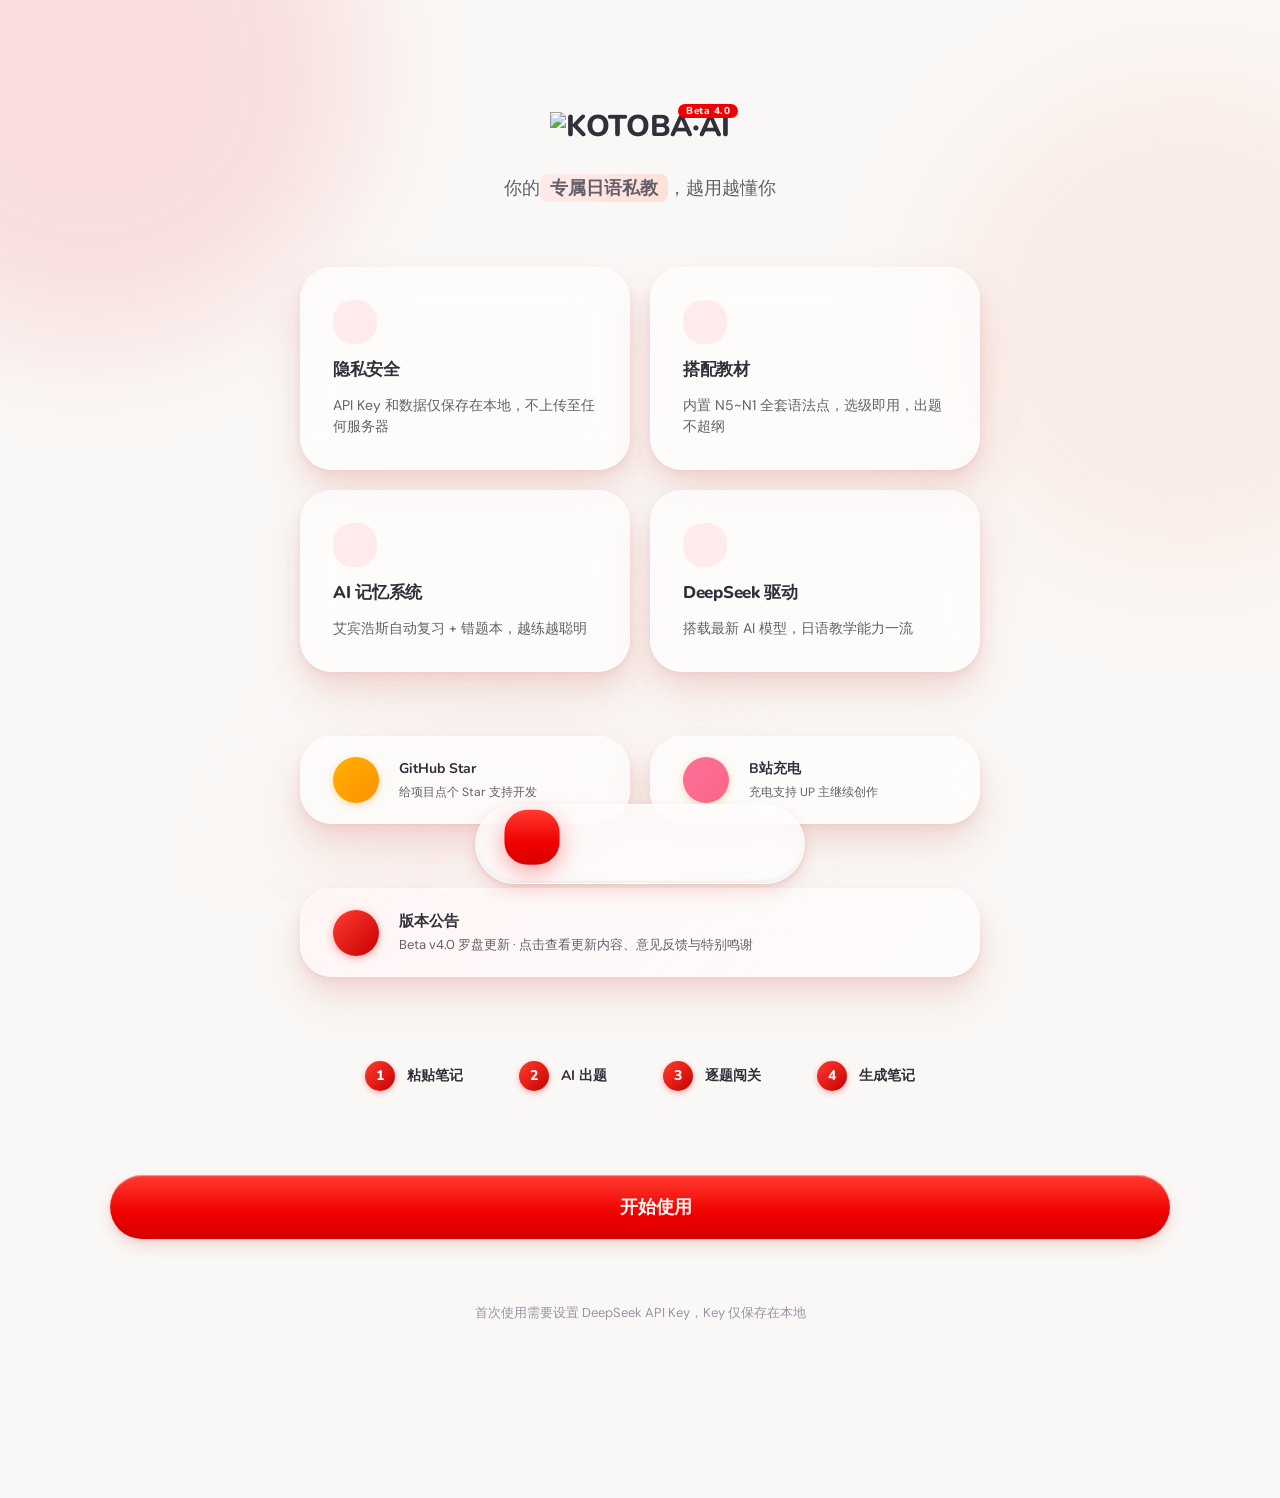
==== commit a54a3a8c: "KOTOBA·AI v4.0.0-beta — 教材语法库（内置 N5~N1 508 语法点 + 多选聚焦出题，移除标日）" ====
--- a/static/index.html
+++ b/static/index.html
@@ -76,7 +76,7 @@
                 <div class="guide-bento-card card" style="grid-area: b;">
                     <div class="guide-bento-icon"><i data-lucide="book-open" style="width:24px;height:24px"></i></div>
                     <h3>搭配教材</h3>
-                    <p>内置标日知识库，选课即用，出题不超纲</p>
+                    <p>内置 N5~N1 全套语法点，选级即用，出题不超纲</p>
                 </div>
                 <div class="guide-bento-card card" style="grid-area: c;">
                     <div class="guide-bento-icon"><i data-lucide="brain" style="width:24px;height:24px"></i></div>
@@ -184,24 +184,23 @@
                     <div class="card config-card" data-glow>
                         <div class="config-card-header">
                             <i data-lucide="book-open" style="width:18px;height:18px"></i>
-                            <span>教材选择</span>
+                            <span>语法范围</span>
                             <span class="badge-optional">可选</span>
                         </div>
                         <div class="config-card-grid">
                             <div class="config-card-field">
-                                <label class="config-card-label">选择教材</label>
+                                <label class="config-card-label">选择级别</label>
                                 <select id="textbook-select" class="input">
-                                    <option value="">自由模式（不使用教材）</option>
+                                    <option value="">自由模式（不限定语法范围）</option>
                                 </select>
                             </div>
-                            <div class="config-card-field">
-                                <label class="config-card-label">分册</label>
-                                <select id="lesson-select" class="input" style="display: none;">
-                                    <option value="0">全部课程</option>
-                                </select>
-                            </div>
-                        </div>
-                        <p class="input-hint" id="textbook-hint">选课后自动限定出题范围</p>
+                        </div>
+                        <div class="config-card-field" id="grammar-tags-field" style="display: none;">
+                            <label class="config-card-label">已选语法点</label>
+                            <div id="grammar-tags-display" class="grammar-tags-display"></div>
+                            <button id="btn-edit-grammar" class="btn btn-text" style="display: none;">编辑选择</button>
+                        </div>
+                        <p class="input-hint" id="textbook-hint">选择级别后可指定具体的语法点范围</p>
                     </div>
 
                     <!-- 级别选择 -->
@@ -531,6 +530,31 @@
         </div>
     </div>
 
+    <!-- ==================== 弹窗：选择语法点 ==================== -->
+    <div id="modal-grammar" class="modal-overlay" style="display: none;">
+        <div class="modal-card grammar-modal-card">
+            <div class="grammar-modal-header">
+                <h2 class="modal-title" id="grammar-modal-title">选择语法点</h2>
+                <button id="btn-grammar-close" class="btn-icon" title="关闭">&times;</button>
+            </div>
+            <div class="grammar-modal-search">
+                <input type="text" id="grammar-search" class="input" placeholder="搜索语法点..." autocomplete="off">
+            </div>
+            <div class="grammar-modal-actions-bar">
+                <button id="btn-grammar-all" class="btn btn-text">全选</button>
+                <button id="btn-grammar-none" class="btn btn-text">取消全选</button>
+                <span class="grammar-count" id="grammar-count">0 / 0 已选</span>
+            </div>
+            <div class="grammar-modal-list" id="grammar-modal-list">
+                <!-- 由 JS 动态渲染复选框 -->
+            </div>
+            <div class="modal-actions grammar-modal-footer">
+                <button id="btn-grammar-confirm" class="btn btn-primary">确认选择</button>
+                <button id="btn-grammar-cancel" class="btn btn-text">取消</button>
+            </div>
+        </div>
+    </div>
+
     <!-- ==================== 弹窗：隐私政策 ==================== -->
     <div id="modal-privacy" class="modal-overlay" style="display: none;">
         <div class="modal-card privacy-modal-card">
@@ -862,6 +886,7 @@
                             <li><strong>OCR 识别：</strong>拍照或截图上传日文题目，自动识别文字后直接解析</li>
                             <li><strong>PDF 识别：</strong>上传 PDF 文档，自动提取文本参与解析</li>
                             <li><strong>知识库重构：</strong>答疑解析出的知识点可一键入库，内置 TF-IDF 检索让答疑更智能，支持待确认池手动确认</li>
+                            <li><strong>内置语法库：</strong>内置 N5~N1 全套 508 个 JLPT 语法点，选择教材级别后可多选语法点，与笔记结合聚焦出题</li>
                             <li><strong>设置页重构：</strong>改为「学习数据 / 功能设置」两列布局，打卡日历更紧凑，学习目标、显示模式一目了然</li>
                             <li><strong>学习数据导入导出：</strong>一键导出知识库、学习记录、打卡、错题本等全部学习数据，更新版本或换电脑时可导入恢复，学习成果不丢失</li>
                             <li><strong>题型优化：</strong>新增填空、混合题型，填空采用确定性判分，零 AI 成本</li>
--- a/static/style.css
+++ b/static/style.css
@@ -470,6 +470,37 @@
 .modal-desc { font-size: 15px; color: var(--text-secondary); margin-bottom: var(--space-lg); }
 .modal-actions { display: flex; flex-direction: column; gap: var(--space-sm); }
 
+/* 语法点选择弹窗 */
+.grammar-modal-card { max-width: 600px !important; max-height: 80vh; display: flex; flex-direction: column; text-align: left !important; padding: 0 !important; overflow: hidden; border-radius: var(--radius-xl); }
+.grammar-modal-header { display: flex; align-items: center; justify-content: space-between; gap: var(--space-sm); padding: var(--space-lg) var(--space-xl) var(--space-sm); border-bottom: 1px solid var(--border-light); flex-shrink: 0; }
+.grammar-modal-header .modal-title { margin-bottom: 0; }
+.btn-icon { width: 32px; height: 32px; border: none; border-radius: 50%; background: transparent; color: var(--text-tertiary); font-size: 22px; line-height: 1; cursor: pointer; display: inline-flex; align-items: center; justify-content: center; transition: background var(--transition-fast), color var(--transition-fast); }
+.btn-icon:hover { background: var(--color-primary-light); color: var(--color-primary); }
+.grammar-modal-search { padding: var(--space-md) var(--space-xl); border-bottom: 1px solid var(--border-light); flex-shrink: 0; }
+.grammar-modal-actions-bar { display: flex; align-items: center; gap: var(--space-xs); padding: var(--space-sm) var(--space-xl); border-bottom: 1px solid var(--border-light); flex-shrink: 0; }
+.grammar-modal-actions-bar .btn-text { padding: 4px 10px; font-size: 13px; }
+.grammar-count { margin-left: auto; font-size: 13px; color: var(--text-tertiary); }
+.grammar-modal-list { flex: 1; overflow-y: auto; padding: var(--space-sm) var(--space-xl); }
+.grammar-modal-list::-webkit-scrollbar { width: 6px; }
+.grammar-modal-list::-webkit-scrollbar-thumb { background: var(--border-light); border-radius: 3px; }
+.grammar-check-item { display: flex; align-items: flex-start; gap: var(--space-sm); padding: var(--space-sm) 0; border-bottom: 1px solid var(--border-light); cursor: pointer; transition: background var(--transition-fast); }
+.grammar-check-item:hover { background: var(--color-primary-surface); }
+.grammar-check-item input[type="checkbox"] { width: 18px; height: 18px; accent-color: var(--color-primary); cursor: pointer; flex-shrink: 0; margin-top: 2px; }
+.grammar-check-body { flex: 1; min-width: 0; }
+.grammar-point { font-size: 15px; font-weight: 700; font-family: var(--font-display); color: var(--text-primary); }
+.grammar-explain { font-size: 12px; color: var(--text-secondary); line-height: 1.5; margin-top: 2px; display: -webkit-box; -webkit-line-clamp: 2; -webkit-box-orient: vertical; overflow: hidden; }
+.grammar-check-item.filtered-out { display: none; }
+.grammar-modal-footer { padding: var(--space-md) var(--space-xl) var(--space-lg); border-top: 1px solid var(--border-light); flex-shrink: 0; }
+.grammar-modal-footer .modal-actions { flex-direction: row; gap: var(--space-sm); }
+.grammar-modal-footer .btn { flex: 1; }
+
+/* 已选语法点标签 */
+.grammar-tags-display { display: flex; flex-wrap: wrap; gap: 6px; margin-bottom: var(--space-sm); }
+.grammar-tag-chip { display: inline-flex; align-items: center; gap: 5px; font-size: 12px; font-weight: 700; font-family: var(--font-display); padding: 5px 12px; border-radius: var(--radius-full); background: var(--color-primary-light); color: var(--color-primary-dark); }
+.grammar-tag-chip .tag-remove { cursor: pointer; font-size: 14px; line-height: 1; opacity: 0.55; transition: opacity var(--transition-fast); }
+.grammar-tag-chip .tag-remove:hover { opacity: 1; }
+.grammar-tags-empty { font-size: 13px; color: var(--text-tertiary); }
+
 /* ====== PRIVACY MODAL ====== */
 .privacy-modal-card { max-width: 720px !important; max-height: 85vh; display: flex; flex-direction: column; text-align: left !important; padding: 0 !important; overflow: hidden; border-radius: var(--radius-xl); }
 .privacy-header { padding: var(--space-xl) var(--space-xl) var(--space-md); border-bottom: 1px solid var(--border-light); text-align: center; flex-shrink: 0; }
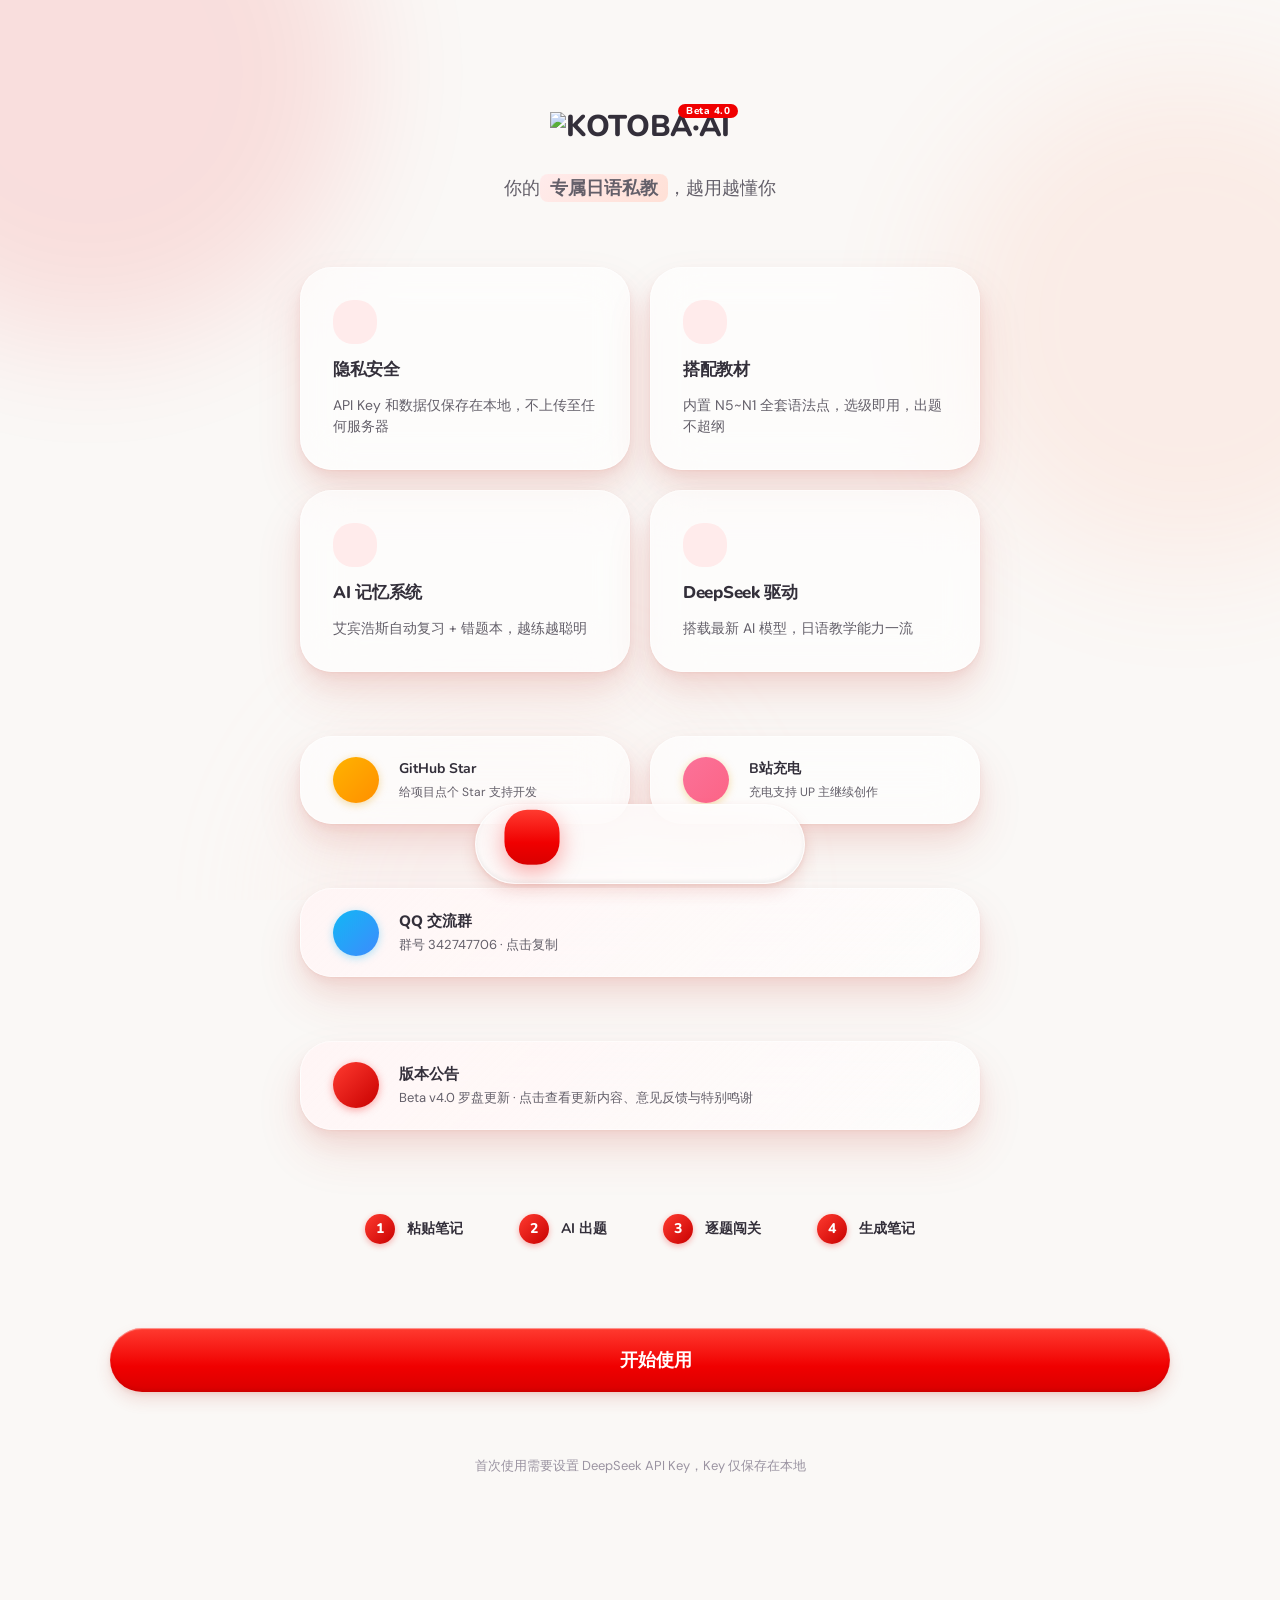
==== commit 1332e047: "首页新增 QQ 交流群卡片（群号 342747706，点击复制，与公告同宽置于其上方）" ====
--- a/static/index.html
+++ b/static/index.html
@@ -108,6 +108,16 @@
                     </div>
                     <i data-lucide="external-link" style="width:14px;height:14px;color:var(--text-tertiary)"></i>
                 </a>
+            </div>
+
+            <!-- QQ 交流群（点击复制群号） -->
+            <div class="guide-announce" id="btn-copy-qq" role="button" tabindex="0" title="点击复制 QQ 群号，打开 QQ 搜索加入">
+                <div class="guide-announce-icon qq"><i data-lucide="messages-square" style="width:22px;height:22px"></i></div>
+                <div class="guide-announce-body">
+                    <strong>QQ 交流群</strong>
+                    <span id="qq-copy-hint">群号 342747706 · 点击复制</span>
+                </div>
+                <i data-lucide="copy" style="width:16px;height:16px;color:var(--text-tertiary)"></i>
             </div>
 
             <!-- 公告（点击查看） -->
--- a/static/style.css
+++ b/static/style.css
@@ -854,6 +854,7 @@
 .guide-announce { width: 100%; max-width: 680px; padding: var(--space-md) var(--space-lg); background: linear-gradient(135deg, var(--color-primary-surface, #FFEBEB), var(--bg-card)); backdrop-filter: blur(24px); -webkit-backdrop-filter: blur(24px); border: 1px solid rgba(255,255,255,0.5); border-radius: var(--radius-lg); box-shadow: var(--clayCard); display: flex; align-items: center; gap: var(--space-md); cursor: pointer; transition: all var(--transition-normal); }
 .guide-announce:hover { box-shadow: var(--clayDeep); transform: translateY(-4px); border-color: var(--color-primary); }
 .guide-announce-icon { flex-shrink: 0; width: 46px; height: 46px; border-radius: 50%; background: linear-gradient(135deg, #FF3B30, #C80000); color: #fff; display: flex; align-items: center; justify-content: center; box-shadow: 0 2px 8px rgba(240,0,0,0.35); }
+.guide-announce-icon.qq { background: linear-gradient(135deg, #12B7F5, #3D8BFD); box-shadow: 0 2px 8px rgba(18,183,245,0.35); }
 .guide-announce-body { flex: 1; display: flex; flex-direction: column; gap: 2px; }
 .guide-announce-body strong { font-size: 15px; font-weight: 800; font-family: var(--font-display); color: var(--text-primary); }
 .guide-announce-body span { font-size: 13px; line-height: 1.6; color: var(--text-secondary); }
